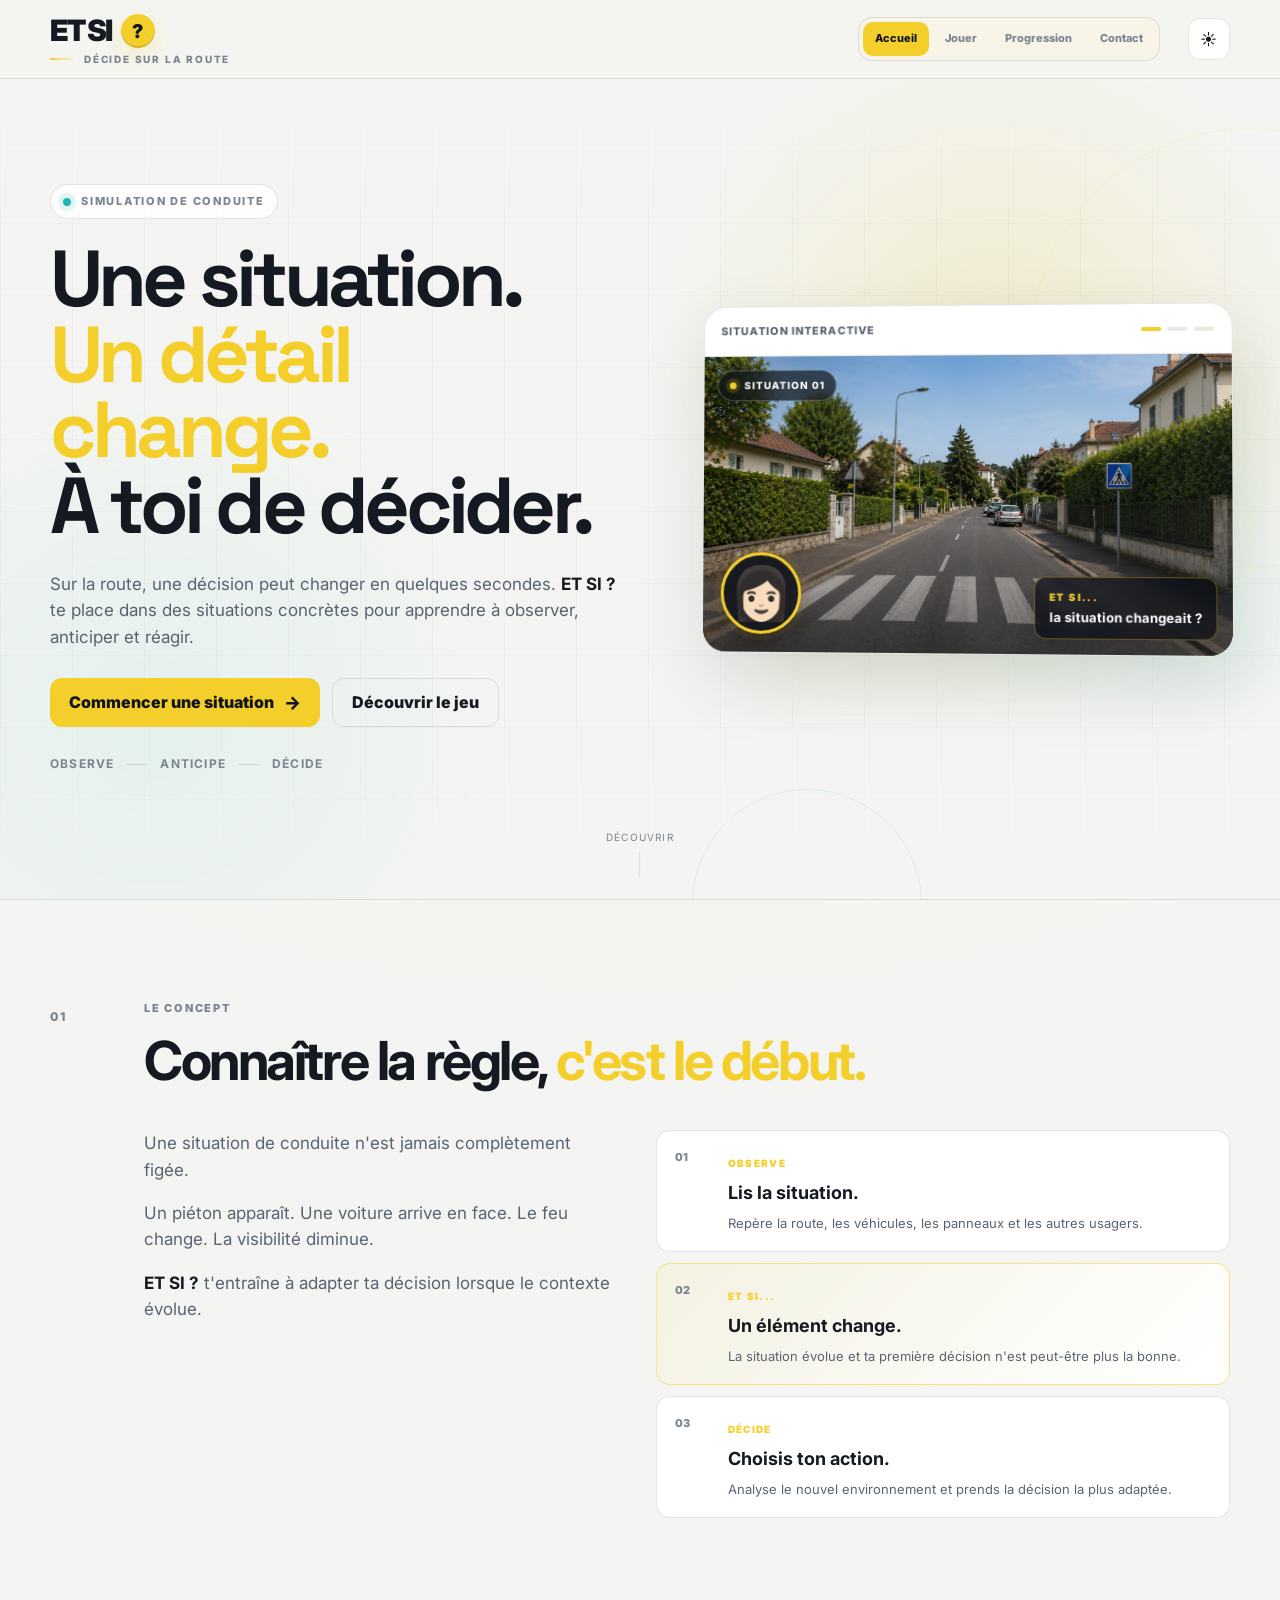
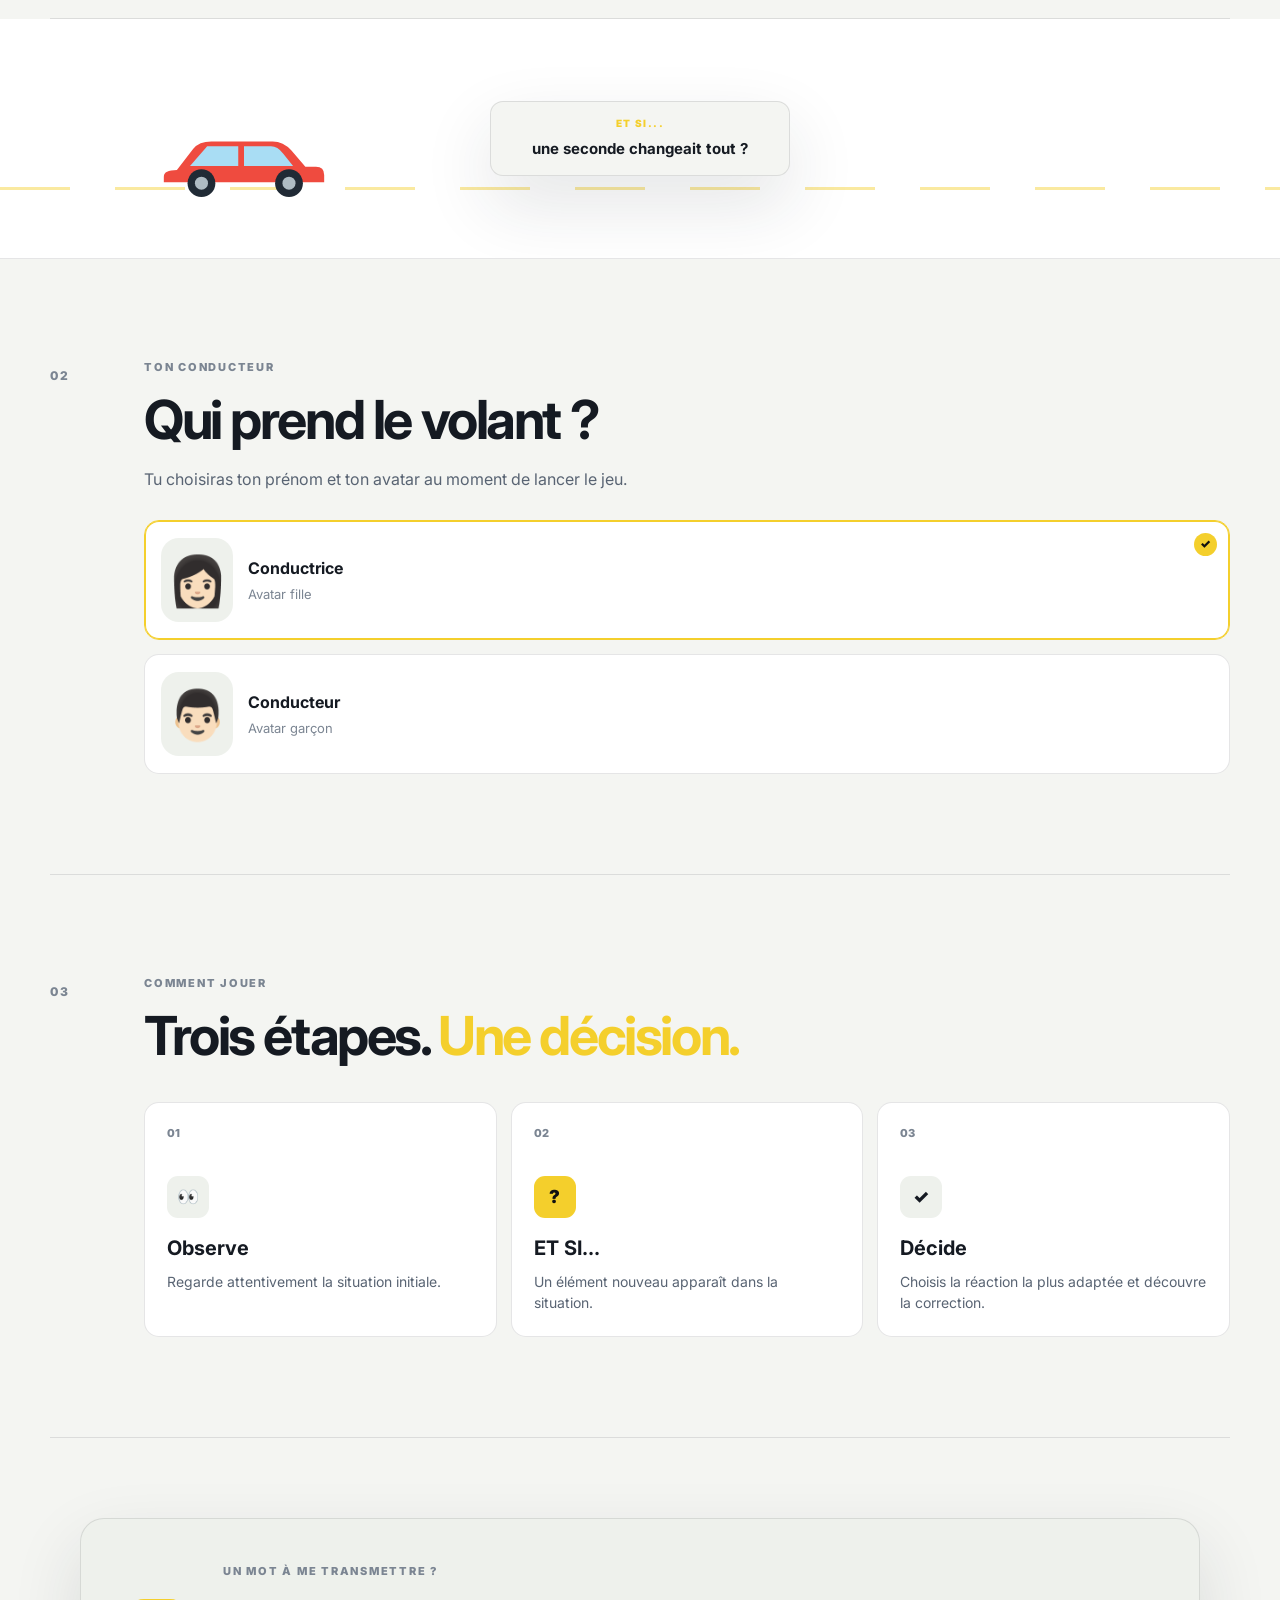
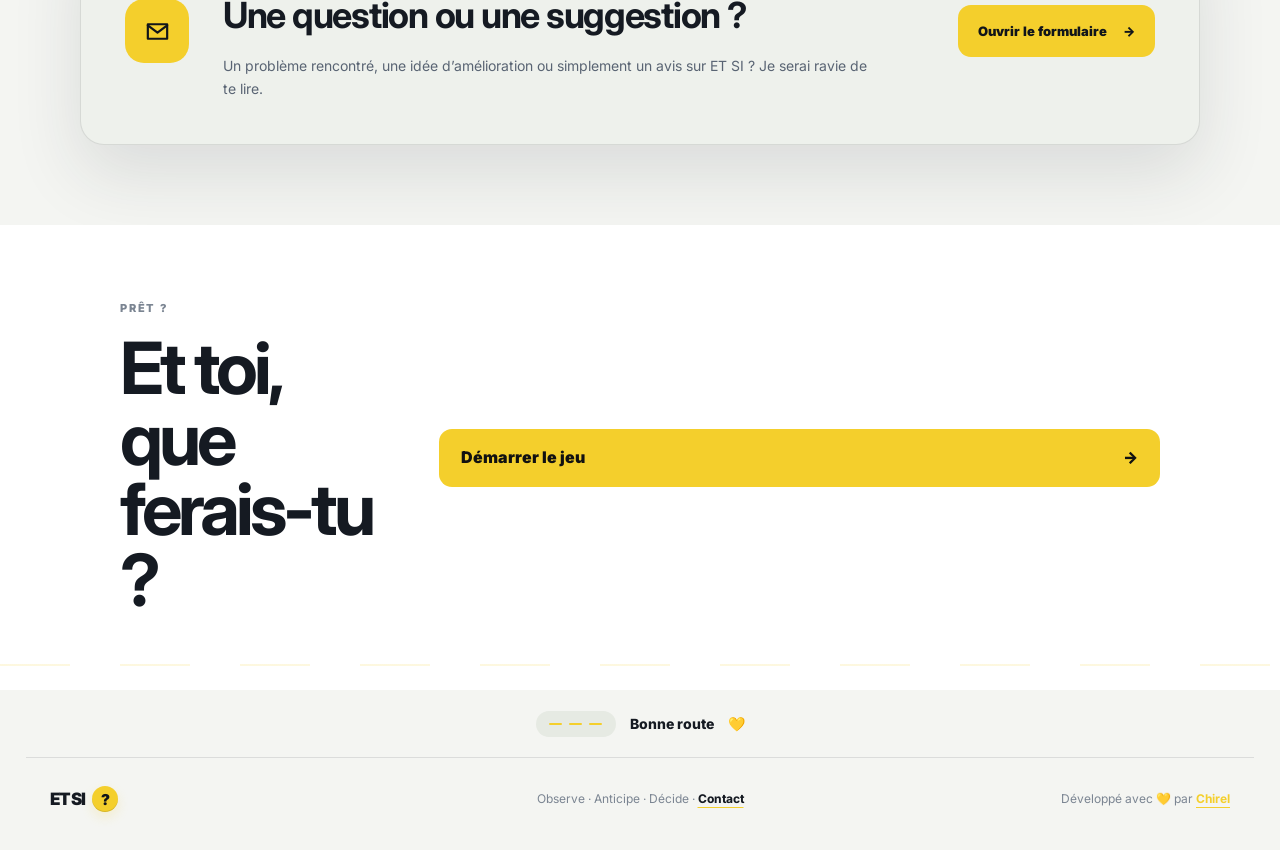
==== index.html @ 4ff04727 "Aligne précisément la taille des logos" ====
<!DOCTYPE html>
<html lang="fr" data-theme="dark">

<head>

  <meta charset="UTF-8">

  <meta
    name="viewport"
    content="width=device-width, initial-scale=1.0"
  >

  <meta
    name="description"
    content="ET SI ? — Un jeu pédagogique pour apprendre à observer, anticiper et décider sur la route."
  >

  <title>ET SI ? — Décide sur la route</title>


  <script>
    (function () {

      try {

        const savedTheme =
          localStorage.getItem("etsi-theme");

        const systemLight =
          window.matchMedia &&
          window.matchMedia(
            "(prefers-color-scheme: light)"
          ).matches;

        const theme =
          savedTheme === "light" ||
          savedTheme === "dark"
            ? savedTheme
            : (
                systemLight
                  ? "light"
                  : "dark"
              );

        document.documentElement.setAttribute(
          "data-theme",
          theme
        );

      }

      catch (error) {

        document.documentElement.setAttribute(
          "data-theme",
          "dark"
        );

      }

    })();
  </script>


  <link rel="preconnect" href="https://fonts.googleapis.com">

  <link
    rel="preconnect"
    href="https://fonts.gstatic.com"
    crossorigin
  >

  <link
    href="https://fonts.googleapis.com/css2?family=Inter:wght@400;500;600;700;800;900&family=Space+Grotesk:wght@500;600;700&display=swap"
    rel="stylesheet"
  >

<!-- =====================================================
       FAVICON
====================================================== -->


    <link rel="icon" type="image/png" sizes="16x16"  href="/favicons/favicon-16x16.png">
    <meta name="msapplication-TileColor" content="#ffffff">
    <meta name="theme-color" content="#ffffff">


<!-- =====================================================
       CSS
====================================================== -->

  <style>

    html,
    body,
    button,
    input,
    textarea,
    select {

      font-family:
        "Inter",
        Arial,
        sans-serif;

    }

  </style>


  <link
    rel="stylesheet"
    href="landing.css"
  >
  <link rel="stylesheet" href="shared-ui.css?v=4">


  <script
    src="landing.js"
    defer
  ></script>

</head>


<body>


  <!-- =====================================================
       HEADER
  ====================================================== -->

  <header class="site-header">

    <div class="header-inner">


      <!-- LOGO -->

      
        <a
      href="index.html"
      class="brand"
      aria-label="Accueil ET SI ?"
    >
      <div class="brand-logo">
        <div class="brand-main">
          <span class="brand-title">ET SI</span>
          <span class="brand-badge" aria-hidden="true">?</span>
        </div>

        <span class="brand-tagline">
          Décide sur la route
        </span>
      </div>
    </a>



      <!-- NAVIGATION -->

      <nav class="main-nav" aria-label="Navigation principale">

        <a class="is-active" href="index.html" aria-current="page">
          <svg class="main-nav-icon" viewBox="0 0 24 24" aria-hidden="true">
            <path d="M3 11.5 12 4l9 7.5"></path>
            <path d="M5.5 10.5V20h13v-9.5"></path>
            <path d="M9.5 20v-5.5h5V20"></path>
          </svg>
          <span class="main-nav-label">Accueil</span>
        </a>

        <a href="series.html">
          <svg class="main-nav-icon" viewBox="0 0 24 24" aria-hidden="true">
            <circle cx="12" cy="12" r="9"></circle>
            <path class="nav-icon-fill" d="m10 8 6 4-6 4Z"></path>
          </svg>
          <span class="main-nav-label">Jouer</span>
        </a>

        <a href="progression.html">
          <svg class="main-nav-icon" viewBox="0 0 24 24" aria-hidden="true">
            <path d="M4 20V10h4v10"></path>
            <path d="M10 20V4h4v16"></path>
            <path d="M16 20v-7h4v7"></path>
            <path d="M3 20h18"></path>
          </svg>
          <span class="main-nav-label">Progression</span>
        </a>

        <a href="contact.html">
          <svg class="main-nav-icon" viewBox="0 0 24 24" aria-hidden="true">
            <path d="M4 6h16v12H4z"></path>
            <path d="m4 7 8 6 8-6"></path>
          </svg>
          <span class="main-nav-label">Contact</span>
        </a>

      </nav>



      <!-- ACTIONS -->

      <div class="header-actions">

        <button
          id="theme-toggle"
          class="theme-toggle"
          type="button"
          aria-label="Changer le thème"
          title="Changer le thème"
        >

          <span class="theme-sun">
            ☀
          </span>

          <span class="theme-moon">
            ☾
          </span>

        </button>
      </div>

    </div>

  </header>



  <!-- =====================================================
       MAIN
  ====================================================== -->

  <main>


    <!-- ===================================================
         HERO
    ==================================================== -->

    <section class="hero">

      <div class="hero-ambient hero-ambient-one" aria-hidden="true"></div>
      <div class="hero-ambient hero-ambient-two" aria-hidden="true"></div>

      <div class="hero-inner">


        <!-- TEXTE -->

        <div class="hero-copy">


          <div class="hero-kicker">

            <span class="live-dot"></span>

            Simulation de conduite

          </div>


          <h1>

            Une situation.

            <span>
              Un détail change.
            </span>

            À toi de décider.

          </h1>


          <p class="hero-description">

            Sur la route, une décision peut changer en quelques secondes.

            <strong>ET SI ?</strong>
            te place dans des situations concrètes pour apprendre à observer,
            anticiper et réagir.

          </p>


          <div class="hero-actions">

            <button
              class="primary-button js-play"
              type="button"
            >

              <span>
                Commencer une situation
              </span>

              <span class="button-arrow">
                →
              </span>

            </button>


            <a
              href="#concept"
              class="ghost-button"
            >
              Découvrir le jeu
            </a>

          </div>


          <div class="hero-principles">

            <span>
              Observe
            </span>

            <i></i>

            <span>
              Anticipe
            </span>

            <i></i>

            <span>
              Décide
            </span>

          </div>

        </div>



        <!-- APERÇU -->

        <div class="hero-stage">

          <div class="game-preview">


            <div class="preview-top">

              <span>
                Situation interactive
              </span>


              <div class="preview-progress">

                <i class="active"></i>
                <i></i>
                <i></i>

              </div>

            </div>



            <div class="preview-scene">

              <div class="preview-scene-badge">
                <span></span>
                Situation 01
              </div>

              <!-- VRAIE IMAGE -->

              <img
                class="preview-situation-image"
                src="assets/scenes/situation_01_initial.png"
                alt="Situation 1 du Code de la route"
              >



              <!-- AVATAR -->

              <div
                class="preview-driver"
                aria-hidden="true"
              >

                <div
                  class="preview-avatar emoji-avatar"
                  id="preview-avatar-girl"
                >
                  👩🏻
                </div>


                <div
                  class="preview-avatar emoji-avatar"
                  id="preview-avatar-boy"
                >
                  👨🏻
                </div>

              </div>



              <!-- ET SI -->

              <div class="what-if-card">

                <span>
                  ET SI...
                </span>

                <strong>
                  la situation changeait ?
                </strong>

              </div>


            </div>

          </div>

        </div>

      </div>



      <a
        href="#concept"
        class="scroll-indicator"
      >

        <span>
          Découvrir
        </span>

        <i></i>

      </a>

    </section>



    <!-- ===================================================
         CONCEPT
    ==================================================== -->

    <section
      class="section"
      id="concept"
    >

      <div class="section-number">
        01
      </div>


      <div class="section-content">

        <p class="section-label">
          Le concept
        </p>


        <h2>

          Connaître la règle,

          <span>
            c'est le début.
          </span>

        </h2>



        <div class="concept-grid">


          <div class="concept-copy">

            <p>
              Une situation de conduite n'est jamais complètement figée.
            </p>

            <p>
              Un piéton apparaît.
              Une voiture arrive en face.
              Le feu change.
              La visibilité diminue.
            </p>

            <p>
              <strong>ET SI ?</strong>
              t'entraîne à adapter ta décision lorsque le contexte évolue.
            </p>

          </div>



          <div class="concept-flow">


            <article class="flow-item">

              <div class="flow-index">
                01
              </div>

              <div>

                <span>
                  Observe
                </span>

                <h3>
                  Lis la situation.
                </h3>

                <p>
                  Repère la route, les véhicules,
                  les panneaux et les autres usagers.
                </p>

              </div>

            </article>



            <article class="flow-item featured">

              <div class="flow-index">
                02
              </div>

              <div>

                <span>
                  ET SI...
                </span>

                <h3>
                  Un élément change.
                </h3>

                <p>
                  La situation évolue et ta première décision
                  n'est peut-être plus la bonne.
                </p>

              </div>

            </article>



            <article class="flow-item">

              <div class="flow-index">
                03
              </div>

              <div>

                <span>
                  Décide
                </span>

                <h3>
                  Choisis ton action.
                </h3>

                <p>
                  Analyse le nouvel environnement
                  et prends la décision la plus adaptée.
                </p>

              </div>

            </article>


          </div>

        </div>

      </div>

    </section>



    <!-- ===================================================
         TRANSITION ROUTE
    ==================================================== -->

    <section class="road-break">

      <div class="road-break-line"></div>


      <div class="road-break-car">

        <svg
          viewBox="0 0 220 100"
          aria-hidden="true"
        >

          <path
            d="
              M28 60
              L48 34
              Q55 25 70 25
              H145
              Q158 25 168 36
              L185 56
              H198
              Q208 56 208 66
              V75
              H12
              V68
              Q12 60 28 60
              Z
            "
            fill="#ef4b3f"
          />


          <path
            d="
              M65 31
              H103
              V55
              H44
              Z
            "
            fill="#a9ddf4"
          />


          <path
            d="
              M110 31
              H143
              Q151 31 158 40
              L170 55
              H110
              Z
            "
            fill="#a9ddf4"
          />


          <circle
            cx="58"
            cy="76"
            r="17"
            fill="#202a35"
          />

          <circle
            cx="58"
            cy="76"
            r="8"
            fill="#aebbc3"
          />


          <circle
            cx="165"
            cy="76"
            r="17"
            fill="#202a35"
          />

          <circle
            cx="165"
            cy="76"
            r="8"
            fill="#aebbc3"
          />

        </svg>

      </div>


      <div class="road-message">

        <small>
          ET SI...
        </small>

        <strong>
          une seconde changeait tout ?
        </strong>

      </div>

    </section>



    <!-- ===================================================
         CONDUCTEUR
    ==================================================== -->

    <section
      class="section"
      id="conducteur"
    >

      <div class="section-number">
        02
      </div>


      <div class="section-content">

        <p class="section-label">
          Ton conducteur
        </p>


        <h2>
          Qui prend le volant ?
        </h2>


        <p class="driver-intro">

          Tu choisiras ton prénom et ton avatar
          au moment de lancer le jeu.

        </p>



        <div class="avatar-selector">


          <!-- CONDUCTRICE -->

          <button
            class="avatar-option selected"
            data-avatar="girl"
            type="button"
            aria-pressed="true"
          >

            <div class="avatar-option-preview emoji-choice">
              👩🏻
            </div>


            <div class="avatar-option-info">

              <strong>
                Conductrice
              </strong>

              <span>
                Avatar fille
              </span>

            </div>


            <span class="avatar-check">
              ✓
            </span>

          </button>



          <!-- CONDUCTEUR -->

          <button
            class="avatar-option"
            data-avatar="boy"
            type="button"
            aria-pressed="false"
          >

            <div class="avatar-option-preview emoji-choice">
              👨🏻
            </div>


            <div class="avatar-option-info">

              <strong>
                Conducteur
              </strong>

              <span>
                Avatar garçon
              </span>

            </div>


            <span class="avatar-check">
              ✓
            </span>

          </button>


        </div>

      </div>
    </section>

    
    <!-- ===================================================
         COMMENT JOUER
    ==================================================== -->

    <section
      class="section"
      id="comment-jouer"
    >

      <div class="section-number">
        03
      </div>


      <div class="section-content">

        <p class="section-label">
          Comment jouer
        </p>


        <h2>

          Trois étapes.

          <span>
            Une décision.
          </span>

        </h2>


        <div class="how-grid">


          <article class="how-card">

            <div class="how-index">
              01
            </div>

            <div class="how-symbol">
              👀
            </div>

            <h3>
              Observe
            </h3>

            <p>
              Regarde attentivement la situation initiale.
            </p>

          </article>



          <article class="how-card">

            <div class="how-index">
              02
            </div>

            <div class="how-symbol yellow">
              ?
            </div>

            <h3>
              ET SI...
            </h3>

            <p>
              Un élément nouveau apparaît dans la situation.
            </p>

          </article>



          <article class="how-card">

            <div class="how-index">
              03
            </div>

            <div class="how-symbol">
              ✓
            </div>

            <h3>
              Décide
            </h3>

            <p>
              Choisis la réaction la plus adaptée et découvre la correction.
            </p>

          </article>


        </div>

      </div>

    </section>



    <!-- ===================================================
         CONTACT
    ==================================================== -->

    <section class="home-contact" aria-labelledby="home-contact-title">
      <div class="home-contact-icon" aria-hidden="true">
        <svg viewBox="0 0 24 24">
          <path d="M4 6h16v12H4z"></path>
          <path d="m4 7 8 6 8-6"></path>
        </svg>
      </div>

      <div class="home-contact-copy">
        <p class="section-label">UN MOT À ME TRANSMETTRE ?</p>
        <h2 id="home-contact-title">Une question ou une suggestion ?</h2>
        <p>
          Un problème rencontré, une idée d’amélioration ou simplement un avis
          sur ET SI ? Je serai ravie de te lire.
        </p>
      </div>

      <a class="home-contact-link" href="contact.html">
        <span>Ouvrir le formulaire</span>
        <span aria-hidden="true">→</span>
      </a>
    </section>


    <!-- ===================================================
         CTA FINAL
    ==================================================== -->

    <section class="final-section">

      <div class="final-content">


        <div>

          <p class="section-label">
            Prêt ?
          </p>

          <h2>

            Et toi,

            <br>

            que ferais-tu ?

          </h2>

        </div>



        <button
          class="final-play js-play"
          type="button"
        >

          <span>
            Démarrer le jeu
          </span>

          <span>
            →
          </span>

        </button>


      </div>


      <div class="final-road"></div>

    </section>


  </main>


  <!-- =====================================================
       BONNE ROUTE
  ====================================================== -->

  <div class="footer-road-message">
    <span class="footer-road-line" aria-hidden="true">
      <span></span>
      <span></span>
      <span></span>
    </span>

    <strong>Bonne route</strong>
    <span aria-hidden="true">💛</span>
  </div>



  <!-- =====================================================
       FOOTER
  ====================================================== -->

  <footer class="site-footer">



    <div class="footer-brand">
      <div class="footer-logo-main" aria-label="ET SI ?">
        <span class="footer-logo-text">ET SI</span>
        <span class="footer-logo-badge">?</span>
      </div>
    </div>

    <p>
      Observe · Anticipe · Décide ·
      <a class="footer-contact-link" href="contact.html">Contact</a>
    </p>


    <p class="footer-credit">
      Développé avec 💛 par

      <a
        href="https://chirelhalioua.fr/"
        target="_blank"
        rel="noopener noreferrer"
      >
        Chirel
      </a>
    </p>

  </footer>



  <!-- =====================================================
       MODALE PROFIL
  ====================================================== -->

  <div
    class="profile-modal"
    id="profile-modal"
    aria-hidden="true"
  >

    <div class="profile-backdrop"></div>


    <div
      class="profile-panel"
      role="dialog"
      aria-modal="true"
      aria-labelledby="profile-title"
    >


      <button
        class="profile-close"
        id="profile-close"
        type="button"
        aria-label="Fermer"
      >
        ×
      </button>


      <div class="profile-step">
        Connexion rapide
      </div>


      <h2 id="profile-title">
        Qui prend le volant ?
      </h2>


      <p class="profile-intro">

        Entre ton prénom et choisis l'avatar
        qui te représentera pendant les situations.

      </p>



      <!-- PRÉNOM -->

      <label
        class="profile-label"
        for="player-name"
      >
        Ton prénom
      </label>


      <input
        id="player-name"
        class="profile-input"
        type="text"
        placeholder="Ex. Léa"
        maxlength="20"
        autocomplete="given-name"
      >



      <!-- AVATARS -->

      <div class="profile-avatar-title">
        Choisis ton avatar
      </div>


      <div class="profile-avatars">


        <!-- CONDUCTRICE -->

        <button
          class="profile-avatar selected"
          type="button"
          data-profile-avatar="girl"
          aria-pressed="true"
        >

          <div class="profile-avatar-circle emoji-choice">
            👩🏻
          </div>


          <strong>
            Conductrice
          </strong>


          <span class="profile-check">
            ✓
          </span>

        </button>



        <!-- CONDUCTEUR -->

        <button
          class="profile-avatar"
          type="button"
          data-profile-avatar="boy"
          aria-pressed="false"
        >

          <div class="profile-avatar-circle emoji-choice">
            👨🏻
          </div>


          <strong>
            Conducteur
          </strong>


          <span class="profile-check">
            ✓
          </span>

        </button>


      </div>



      <p
        class="profile-error"
        id="profile-error"
      ></p>



      <button
        id="profile-start"
        class="profile-start"
        type="button"
      >

        <span>
          Prendre le volant
        </span>

        <span>
          →
        </span>

      </button>


    </div>

  </div>


  <script src="back-to-top.js"></script>
</body>

</html>
---- landing.css ----
/* =========================================================
   ET SI ? — LANDING.CSS
========================================================= */

:root {
  --bg: #0b0f16;
  --surface: #121823;
  --surface-2: #181f2c;
  --surface-3: #202938;

  --line: rgba(255, 255, 255, 0.10);

  --text: #f5f7fb;
  --text-soft: #b7c0cf;
  --text-muted: #7e8999;

  --yellow: #f4cf2c;
  --yellow-light: #ffe35b;

  --teal: #20b9b1;

  --shadow:
    0 28px 90px
    rgba(0, 0, 0, 0.34);
}


/* =========================================================
   MODE CLAIR
========================================================= */

html[data-theme="light"] {
  --bg: #f4f5f2;
  --surface: #ffffff;
  --surface-2: #eef1ec;
  --surface-3: #e6eae3;

  --line: rgba(18, 25, 34, 0.11);

  --text: #151a22;
  --text-soft: #596473;
  --text-muted: #7b8592;

  --shadow:
    0 28px 70px
    rgba(30, 38, 47, 0.12);
}


/* =========================================================
   BASE
========================================================= */

* {
  box-sizing: border-box;
}


html {
  scroll-behavior: smooth;
}


body {
  margin: 0;

  background:
    var(--bg);

  color:
    var(--text);

  font-family:
    "Inter",
    Arial,
    sans-serif;

  line-height: 1.55;
}


body.modal-open {
  overflow: hidden;
}


a {
  color: inherit;
  text-decoration: none;
}


button,
input {
  font: inherit;
}


button {
  border: 0;
}


/* =========================================================
   HEADER
========================================================= */

.site-header {
  position: sticky;
  top: 0;

  z-index: 50;

  background:
    color-mix(
      in srgb,
      var(--bg) 88%,
      transparent
    );

  backdrop-filter:
    blur(16px);

  border-bottom:
    1px solid
    var(--line);
}


.header-inner {
  width:
    min(
      1180px,
      calc(100% - 40px)
    );

  min-height: 78px;

  margin:
    0 auto;

  display: flex;

  align-items: center;

  gap: 28px;
}


/* =========================================================
   LOGO
========================================================= */

/* =========================================================
   LOGO
========================================================= */

.brand {
  display: flex;
  align-items: center;
  margin-right: auto;
  transition: transform 0.25s ease;
}

.brand:hover {
  transform: translateY(-1px);
}

.brand-logo {
  display: flex;
  flex-direction: column;
  gap: 6px;
}

.brand-main {
  display: inline-flex;
  align-items: center;
  gap: 10px;
}

.brand-title {
  font-size: clamp(24px, 2.3vw, 30px);
  font-weight: 950;
  letter-spacing: -0.07em;
  line-height: 1;
  color: var(--text);
  transition: color 0.25s ease;
}

.brand-badge {
  width: 34px;
  height: 34px;
  display: inline-grid;
  place-items: center;
  border-radius: 999px;
  background: var(--yellow);
  color: #11151a;
  font-size: 19px;
  font-weight: 950;
  line-height: 1;
  box-shadow:
    0 10px 24px rgba(244, 207, 44, 0.22),
    inset 0 -2px 0 rgba(0, 0, 0, 0.12);
  transition:
    transform 0.25s ease,
    box-shadow 0.25s ease;
}

.brand-tagline {
  position: relative;
  display: inline-block;
  padding-left: 34px;
  color: var(--text-muted);
  font-size: 10px;
  font-weight: 800;
  letter-spacing: 0.18em;
  text-transform: uppercase;
  line-height: 1;
}

.brand-tagline::before {
  content: "";
  position: absolute;
  left: 0;
  top: 50%;
  width: 24px;
  height: 2px;
  border-radius: 999px;
  transform: translateY(-50%);
  background: linear-gradient(
    90deg,
    var(--yellow),
    rgba(244, 207, 44, 0.1)
  );
}

.brand:hover .brand-title {
  color: var(--yellow);
}

.brand:hover .brand-badge {
  transform: rotate(-8deg) scale(1.05);
  box-shadow:
    0 14px 30px rgba(244, 207, 44, 0.28),
    inset 0 -2px 0 rgba(0, 0, 0, 0.12);
}

/* =========================================================
   NAVIGATION
========================================================= */

.main-nav {
  display: flex;
  align-items: center;
  gap: 4px;
  margin-left: auto;
  padding: 4px;
  border: 1px solid var(--line);
  border-radius: 14px;
  background: var(--surface);
}


.main-nav a {
  min-height: 34px;
  padding: 0 12px;
  display: inline-flex;
  align-items: center;
  justify-content: center;
  gap: 6px;
  border-radius: 10px;
  color: var(--text-muted);
  font-size: 11px;
  font-weight: 800;
  transition: background 0.16s ease, color 0.16s ease;
}


.main-nav a:hover {
  color: var(--text);
  background: var(--surface-2);
}

.main-nav a.is-active {
  color: #11151a;
  background: var(--yellow);
}

.main-nav-icon {
  display: none;
  width: 17px;
  height: 17px;
  fill: none;
  stroke: currentColor;
  stroke-width: 1.8;
  stroke-linecap: round;
  stroke-linejoin: round;
}

.main-nav-icon .nav-icon-fill,
.main-nav .nav-icon-fill {
  fill: currentColor;
  stroke: none;
}


/* =========================================================
   CONTACT ACCUEIL
========================================================= */

.home-contact {
  width: min(1120px, calc(100% - 40px));
  margin: 80px auto;
  padding: clamp(26px, 5vw, 44px);
  display: grid;
  grid-template-columns: auto minmax(0, 1fr) auto;
  align-items: center;
  gap: clamp(20px, 4vw, 34px);
  border: 1px solid var(--line);
  border-radius: 24px;
  background: var(--surface-2);
  box-shadow: var(--shadow);
}

.home-contact-icon {
  width: 64px;
  height: 64px;
  display: grid;
  place-items: center;
  border-radius: 19px;
  background: var(--yellow);
  color: #11151a;
}

.home-contact-icon svg {
  width: 29px;
  height: 29px;
  fill: none;
  stroke: currentColor;
  stroke-width: 1.8;
  stroke-linecap: round;
  stroke-linejoin: round;
}

.home-contact-copy .section-label {
  margin: 0 0 8px;
}

.home-contact-copy h2 {
  margin: 0 0 10px;
  color: var(--text);
  font-size: clamp(25px, 4vw, 36px);
  letter-spacing: -0.035em;
}

.home-contact-copy > p:last-child {
  max-width: 650px;
  margin: 0;
  color: var(--text-soft);
  font-size: 14px;
  line-height: 1.65;
}

.home-contact-link {
  min-height: 52px;
  padding: 0 20px;
  display: inline-flex;
  align-items: center;
  justify-content: center;
  gap: 16px;
  border-radius: 13px;
  background: var(--yellow);
  color: #11151a;
  font-size: 13px;
  font-weight: 900;
  white-space: nowrap;
  transition: transform 0.2s ease;
}

.home-contact-link:hover {
  transform: translateY(-2px);
}


/* =========================================================
   ACTIONS HEADER
========================================================= */

.header-actions {
  display: flex;

  align-items: center;

  gap: 10px;
}

.header-contact {
  width: 42px;
  height: 42px;
  display: none;
  align-items: center;
  justify-content: center;
  border: 1px solid var(--line);
  border-radius: 12px;
  background: var(--surface);
  color: var(--text-soft);
  transition: color 0.2s ease, background 0.2s ease;
}

.header-contact:hover {
  color: var(--text);
  background: var(--surface-2);
}

.header-contact svg {
  width: 18px;
  height: 18px;
  fill: none;
  stroke: currentColor;
  stroke-width: 1.8;
  stroke-linecap: round;
  stroke-linejoin: round;
}


.theme-toggle,
.header-play {
  min-height:
    43px;

  border-radius:
    11px;

  cursor:
    pointer;

  transition:
    transform 0.2s ease;
}


.theme-toggle:hover,
.header-play:hover {
  transform:
    translateY(-2px);
}


.theme-toggle {
  width: 42px;
  min-height: 42px;
  border-radius: 12px;

  border:
    1px solid
    var(--line);

  background:
    var(--surface);

  color:
    var(--text);
}


html[data-theme="dark"] .theme-sun {
  display: none;
}


html[data-theme="light"] .theme-moon {
  display: none;
}


.header-play {
  padding:
    0 17px;

  display:
    inline-flex;

  align-items:
    center;

  gap:
    8px;

  background:
    var(--yellow);

  color:
    #11151a;

  font-size:
    13px;

  font-weight:
    900;
}


/* =========================================================
   HERO
========================================================= */

.hero {
  position:
    relative;

  min-height:
    calc(100vh - 79px);

  display:
    flex;

  align-items:
    center;

  border-bottom:
    1px solid
    var(--line);
}


.hero-inner {
  width:
    min(
      1180px,
      calc(100% - 40px)
    );

  margin:
    0 auto;

  padding:
    70px 0 90px;

  display:
    grid;

  grid-template-columns:
    minmax(0, 1fr)
    minmax(430px, 0.92fr);

  gap:
    72px;

  align-items:
    center;
}


/* =========================================================
   HERO TEXTE
========================================================= */

.hero-kicker {
  width:
    fit-content;

  margin-bottom:
    22px;

  display:
    flex;

  align-items:
    center;

  gap:
    10px;

  color:
    var(--text-muted);

  font-size:
    11px;

  font-weight:
    800;

  letter-spacing:
    0.16em;

  text-transform:
    uppercase;
}


.live-dot {
  width:
    8px;

  height:
    8px;

  border-radius:
    50%;

  background:
    var(--teal);

  box-shadow:
    0 0 0 5px
    rgba(32, 185, 177, 0.12);
}


.hero h1 {
  margin:
    0;

  max-width:
    680px;

  font-size:
    clamp(
      52px,
      6.2vw,
      88px
    );

  line-height:
    0.95;

  letter-spacing:
    -0.06em;
}


.hero h1 span {
  display:
    block;

  color:
    var(--yellow);
}


.hero-description {
  max-width:
    620px;

  margin:
    28px 0;

  color:
    var(--text-soft);

  font-size:
    17px;
}


.hero-description strong {
  color:
    var(--text);
}


/* =========================================================
   HERO BOUTONS
========================================================= */

.hero-actions {
  display:
    flex;

  align-items:
    center;

  gap:
    12px;
}


.primary-button,
.ghost-button {
  min-height:
    49px;

  padding:
    0 19px;

  border-radius:
    12px;

  display:
    inline-flex;

  align-items:
    center;

  justify-content:
    center;

  gap:
    10px;

  cursor:
    pointer;

  font-weight:
    850;

  transition:
    transform 0.2s ease;
}


.primary-button:hover,
.ghost-button:hover {
  transform:
    translateY(-2px);
}


.primary-button {
  background:
    var(--yellow);

  color:
    #11151a;
}


.ghost-button {
  border:
    1px solid
    var(--line);

  background:
    transparent;

  color:
    var(--text);
}


.button-arrow {
  font-size:
    18px;
}


/* =========================================================
   OBSERVE / ANTICIPE / DÉCIDE
========================================================= */

.hero-principles {
  margin-top:
    28px;

  display:
    flex;

  align-items:
    center;

  gap:
    12px;

  color:
    var(--text-muted);

  font-size:
    12px;

  font-weight:
    700;

  text-transform:
    uppercase;

  letter-spacing:
    0.10em;
}


.hero-principles i {
  width:
    22px;

  height:
    1px;

  background:
    var(--line);
}


/* =========================================================
   APERÇU DU JEU
========================================================= */

.hero-stage {
  position:
    relative;

  perspective:
    1000px;
}


.game-preview {
  overflow:
    hidden;

  border:
    1px solid
    var(--line);

  border-radius:
    19px;

  background:
    var(--surface);

  box-shadow:
    var(--shadow);

  transform:
    rotateY(-2deg)
    rotateX(1deg);
}


.preview-top {
  min-height:
    50px;

  padding:
    0 17px;

  display:
    flex;

  align-items:
    center;

  justify-content:
    space-between;

  border-bottom:
    1px solid
    var(--line);

  color:
    var(--text-soft);

  font-size:
    11px;

  font-weight:
    800;

  letter-spacing:
    0.10em;

  text-transform:
    uppercase;
}


.preview-progress {
  display:
    flex;

  gap:
    6px;
}


.preview-progress i {
  width:
    20px;

  height:
    4px;

  border-radius:
    99px;

  background:
    var(--surface-3);
}


.preview-progress i.active {
  background:
    var(--yellow);
}


/* =========================================================
   SCÈNE
========================================================= */

.preview-scene {
  position:
    relative;

  aspect-ratio:
    16 / 9;

  overflow:
    hidden;

  background:
    #222a34;
}


/* =========================================================
   VRAIE IMAGE DE SITUATION
========================================================= */

.preview-situation-image {
  position:
    absolute;

  inset:
    0;

  width:
    100%;

  height:
    100%;

  display:
    block;

  object-fit:
    cover;

  object-position:
    center;

  z-index:
    1;
}


/* =========================================================
   AVATAR SUR LA SITUATION
========================================================= */

.preview-driver {
  position:
    absolute;

  left:
    18px;

  bottom:
    18px;

  z-index:
    10;
}


.preview-avatar.emoji-avatar {
  width:
    82px;

  height:
    82px;

  display:
    grid;

  place-items:
    center;

  border:
    3px solid
    var(--yellow);

  border-radius:
    50%;

  background:
    rgba(
      15,
      19,
      27,
      0.88
    );

  backdrop-filter:
    blur(8px);

  font-size:
    52px;

  line-height:
    1;

  user-select:
    none;

  box-shadow:
    0 10px 25px
    rgba(0, 0, 0, 0.30);
}


#preview-avatar-boy {
  display:
    none;
}


/* =========================================================
   CARTE ET SI
========================================================= */

.what-if-card {
  position:
    absolute;

  right:
    15px;

  bottom:
    15px;

  z-index:
    12;

  max-width:
    210px;

  padding:
    12px 14px;

  border:
    1px solid
    rgba(
      255,
      255,
      255,
      0.18
    );

  border-radius:
    12px;

  background:
    rgba(
      10,
      14,
      20,
      0.76
    );

  color:
    #ffffff;

  backdrop-filter:
    blur(9px);
}


.what-if-card span {
  display:
    block;

  color:
    var(--yellow);

  font-size:
    10px;

  font-weight:
    950;

  letter-spacing:
    0.14em;
}


.what-if-card strong {
  display:
    block;

  margin-top:
    4px;

  font-size:
    13px;

  line-height:
    1.25;
}


/* =========================================================
   SCROLL INDICATOR
========================================================= */

.scroll-indicator {
  position:
    absolute;

  left:
    50%;

  bottom:
    22px;

  transform:
    translateX(-50%);

  display:
    flex;

  flex-direction:
    column;

  align-items:
    center;

  gap:
    7px;

  color:
    var(--text-muted);

  font-size:
    10px;

  letter-spacing:
    0.12em;

  text-transform:
    uppercase;
}


.scroll-indicator i {
  width:
    1px;

  height:
    25px;

  background:
    var(--line);
}


/* =========================================================
   SECTIONS
========================================================= */

.section {
  width:
    min(
      1180px,
      calc(100% - 40px)
    );

  margin:
    0 auto;

  padding:
    100px 0;

  display:
    grid;

  grid-template-columns:
    70px 1fr;

  gap:
    24px;

  border-bottom:
    1px solid
    var(--line);
}


.section-number {
  padding-top:
    8px;

  color:
    var(--text-muted);

  font-size:
    12px;

  font-weight:
    850;

  letter-spacing:
    0.15em;
}


.section-label {
  margin:
    0 0 16px;

  color:
    var(--text-muted);

  font-size:
    11px;

  font-weight:
    850;

  letter-spacing:
    0.16em;

  text-transform:
    uppercase;
}


.section-content h2 {
  margin:
    0;

  max-width:
    800px;

  font-size:
    clamp(
      34px,
      4.2vw,
      56px
    );

  line-height:
    1.03;

  letter-spacing:
    -0.045em;
}


.section-content h2 span {
  color:
    var(--yellow);
}


/* =========================================================
   CONCEPT
========================================================= */

.concept-grid {
  margin-top:
    42px;

  display:
    grid;

  grid-template-columns:
    0.9fr 1.1fr;

  gap:
    42px;
}


.concept-copy {
  color:
    var(--text-soft);

  font-size:
    17px;
}


.concept-copy p {
  max-width:
    540px;

  margin:
    0 0 17px;
}


.concept-copy strong {
  color:
    var(--text);
}


.concept-flow {
  display:
    grid;

  gap:
    11px;
}


.flow-item {
  padding:
    18px;

  display:
    grid;

  grid-template-columns:
    40px 1fr;

  gap:
    13px;

  border:
    1px solid
    var(--line);

  border-radius:
    14px;

  background:
    var(--surface);
}


.flow-item.featured {
  border-color:
    rgba(
      244,
      207,
      44,
      0.55
    );

  background:
    linear-gradient(
      135deg,
      rgba(
        244,
        207,
        44,
        0.08
      ),
      var(--surface)
    );
}


.flow-index {
  color:
    var(--text-muted);

  font-size:
    11px;

  font-weight:
    850;
}


.flow-item span {
  color:
    var(--yellow);

  font-size:
    10px;

  font-weight:
    900;

  letter-spacing:
    0.13em;

  text-transform:
    uppercase;
}


.flow-item h3 {
  margin:
    5px 0 6px;

  font-size:
    18px;
}


.flow-item p {
  margin:
    0;

  color:
    var(--text-soft);

  font-size:
    13px;
}


/* =========================================================
   TRANSITION ROUTE
========================================================= */

.road-break {
  position:
    relative;

  min-height:
    240px;

  overflow:
    hidden;

  display:
    flex;

  align-items:
    center;

  justify-content:
    center;

  background:
    var(--surface);

  border-bottom:
    1px solid
    var(--line);
}


.road-break-line {
  position:
    absolute;

  left:
    0;

  right:
    0;

  top:
    50%;

  height:
    3px;

  background:
    repeating-linear-gradient(
      90deg,
      var(--yellow)
      0 70px,
      transparent
      70px 115px
    );

  opacity:
    0.45;
}


.road-break-car {
  position:
    absolute;

  left:
    12%;

  bottom:
    55px;

  width:
    180px;
}


.road-break-car svg {
  width:
    100%;

  display:
    block;
}


.road-message {
  position:
    relative;

  z-index:
    2;

  padding:
    22px 30px;

  border:
    1px solid
    var(--line);

  border-radius:
    14px;

  background:
    var(--bg);

  text-align:
    center;

  box-shadow:
    var(--shadow);
}


.road-message small {
  display:
    block;

  margin-bottom:
    4px;

  color:
    var(--yellow);

  font-weight:
    900;

  letter-spacing:
    0.14em;
}


.road-message strong {
  font-size:
    20px;
}


/* =========================================================
   CONDUCTEUR
========================================================= */

.driver-intro {
  max-width:
    700px;

  margin:
    20px 0 28px;

  color:
    var(--text-soft);
}


.avatar-selector {
  display:
    grid;

  grid-template-columns:
    repeat(
      2,
      minmax(0, 280px)
    );

  gap:
    14px;
}


.avatar-option {
  position:
    relative;

  min-height:
    150px;

  padding:
    16px;

  display:
    flex;

  align-items:
    center;

  gap:
    15px;

  border:
    1px solid
    var(--line);

  border-radius:
    15px;

  background:
    var(--surface);

  color:
    var(--text);

  cursor:
    pointer;

  text-align:
    left;

  transition:
    border-color 0.2s ease,
    transform 0.2s ease;
}


.avatar-option:hover {
  transform:
    translateY(-2px);
}


.avatar-option.selected {
  border-color:
    var(--yellow);

  box-shadow:
    inset 0 0 0 1px
    var(--yellow);
}


.avatar-option-preview {
  width:
    88px;

  height:
    105px;

  flex:
    0 0 auto;
}


.avatar-option-preview.emoji-choice {
  display:
    grid;

  place-items:
    center;

  border-radius:
    18px;

  background:
    var(--surface-2);

  font-size:
    58px;

  line-height:
    1;

  user-select:
    none;
}


.avatar-option-info {
  display:
    flex;

  flex-direction:
    column;

  gap:
    4px;
}


.avatar-option-info strong {
  font-size:
    16px;
}


.avatar-option-info span {
  color:
    var(--text-muted);

  font-size:
    13px;
}


.avatar-check {
  position:
    absolute;

  top:
    12px;

  right:
    12px;

  width:
    23px;

  height:
    23px;

  border-radius:
    50%;

  display:
    grid;

  place-items:
    center;

  background:
    var(--yellow);

  color:
    #111;

  opacity:
    0;

  font-size:
    12px;

  font-weight:
    900;
}


.avatar-option.selected .avatar-check {
  opacity:
    1;
}


/* =========================================================
   COMMENT JOUER
========================================================= */

.how-grid {
  margin-top:
    38px;

  display:
    grid;

  grid-template-columns:
    repeat(3, 1fr);

  gap:
    14px;
}


.how-card {
  min-height:
    220px;

  padding:
    22px;

  border:
    1px solid
    var(--line);

  border-radius:
    15px;

  background:
    var(--surface);
}


.how-index {
  color:
    var(--text-muted);

  font-size:
    11px;

  font-weight:
    850;
}


.how-symbol {
  width:
    42px;

  height:
    42px;

  margin-top:
    34px;

  display:
    grid;

  place-items:
    center;

  border-radius:
    11px;

  background:
    var(--surface-2);

  font-size:
    18px;

  font-weight:
    900;
}


.how-symbol.yellow {
  background:
    var(--yellow);

  color:
    #111;
}


.how-card h3 {
  margin:
    15px 0 7px;

  font-size:
    20px;
}


.how-card p {
  margin:
    0;

  color:
    var(--text-soft);

  font-size:
    14px;
}


/* =========================================================
   SECTION FINALE
========================================================= */

.final-section {
  position:
    relative;

  overflow:
    hidden;

  padding:
    100px 20px;

  background:
    var(--surface);
}


.final-content {
  position:
    relative;

  z-index:
    2;

  width:
    min(
      1040px,
      100%
    );

  margin:
    0 auto;

  display:
    flex;

  align-items:
    center;

  justify-content:
    space-between;

  gap:
    30px;
}


.final-content h2 {
  margin:
    0;

  font-size:
    clamp(
      44px,
      6vw,
      72px
    );

  line-height:
    0.98;

  letter-spacing:
    -0.055em;
}


.final-play {
  min-width:
    210px;

  min-height:
    58px;

  padding:
    0 22px;

  display:
    flex;

  align-items:
    center;

  justify-content:
    space-between;

  gap:
    20px;

  border-radius:
    13px;

  background:
    var(--yellow);

  color:
    #111;

  cursor:
    pointer;

  font-weight:
    900;

  transition:
    transform 0.2s ease;
}


.final-play:hover {
  transform:
    translateY(-3px);
}


.final-road {
  position:
    absolute;

  left:
    0;

  right:
    0;

  bottom:
    24px;

  height:
    2px;

  background:
    repeating-linear-gradient(
      90deg,
      var(--yellow)
      0 70px,
      transparent
      70px 120px
    );

  opacity:
    0.15;
}


/* =========================================================
   FOOTER
========================================================= */

.footer-road-message {
  width: calc(100% - 52px);
  min-height: 68px;
  margin: 0 auto;
  display: flex;
  align-items: center;
  justify-content: center;
  gap: 14px;
  color: var(--text);
  border-bottom: 1px solid var(--line);
  font-size: 14px;
}

.footer-road-message strong {
  font-weight: 800;
}

.footer-road-line {
  min-width: 80px;
  height: 26px;
  padding: 0 12px;
  display: inline-flex;
  align-items: center;
  justify-content: center;
  gap: 7px;
  border-radius: 999px;
  background: var(--surface-3);
}

.footer-road-line span {
  width: 13px;
  height: 2px;
  display: block;
  border-radius: 999px;
  background: var(--yellow);
}

.site-footer {
  width: min(1180px, calc(100% - 40px));
  margin: 0 auto;
  padding: 28px 0 38px;
  position: relative;
  display: flex;
  flex-direction: column;
  align-items: center;
  justify-content: center;
  gap: 20px;
  text-align: center;
  color: var(--text-muted);
  font-size: 12px;
}

.footer-brand {
  display: flex;
  align-items: center;
  color: var(--text);
}

.site-footer > p:not(.footer-credit) {
  text-align: center;
}

.footer-logo-main {
  display: inline-flex;
  align-items: center;
  gap: 7px;
}

.footer-logo-text {
  color: var(--text);
  font-size: 17px;
  font-weight: 950;
  letter-spacing: -0.07em;
  line-height: 1;
}

.footer-logo-badge {
  width: 26px;
  height: 26px;
  display: inline-grid;
  place-items: center;
  border-radius: 50%;
  background: var(--yellow);
  color: #11151a;
  font-size: 15px;
  font-weight: 950;
  line-height: 1;
  box-shadow:
    0 5px 12px rgba(244, 207, 44, 0.18),
    inset 0 -1px 0 rgba(0, 0, 0, 0.12);
}

.site-footer p,
.footer-credit {
  margin: 0;
  text-align: center;
}

.footer-credit a {
  color: var(--yellow);
  font-weight: 700;
  text-decoration: underline;
  text-decoration-color: var(--yellow);
  text-underline-offset: 4px;
}

.site-footer .footer-contact-link {
  color: var(--text);
  font-weight: 750;
  text-decoration: underline;
  text-decoration-color: var(--yellow);
  text-underline-offset: 4px;
}

@media (min-width: 701px) {
  .site-footer {
    display: grid;
    grid-template-columns: minmax(0, 1fr) auto minmax(0, 1fr);
    align-items: center;
    text-align: initial;
  }

  .footer-brand {
    grid-column: 1;
    justify-self: start;
  }

  .site-footer > p:not(.footer-credit) {
    grid-column: 2;
    justify-self: center;
    white-space: nowrap;
    text-align: center;
  }

  .footer-credit {
    grid-column: 3;
    justify-self: end;
    white-space: nowrap;
    text-align: right;
  }
}

@media (max-width: 700px) {
  .home-contact {
    margin: 54px auto;
    grid-template-columns: 1fr;
    text-align: center;
  }

  .home-contact-icon {
    width: 56px;
    height: 56px;
    margin: 0 auto;
  }

  .home-contact-link {
    width: 100%;
  }

  .footer-road-message {
    width: calc(100% - 40px);
  }

  .site-footer {
    gap: 12px;
  }
}

/* =========================================================
   MODALE
========================================================= */

.profile-modal {
  position:
    fixed;

  inset:
    0;

  z-index:
    100;

  display:
    grid;

  place-items:
    center;

  padding:
    20px;

  visibility:
    hidden;

  opacity:
    0;

  transition:
    opacity 0.18s ease,
    visibility 0.18s ease;
}


.profile-modal.open {
  visibility:
    visible;

  opacity:
    1;
}


.profile-backdrop {
  position:
    absolute;

  inset:
    0;

  background:
    rgba(
      4,
      7,
      11,
      0.76
    );

  backdrop-filter:
    blur(9px);
}


.profile-panel {
  position:
    relative;

  width:
    min(
      510px,
      100%
    );

  padding:
    32px;

  border:
    1px solid
    var(--line);

  border-radius:
    19px;

  background:
    var(--surface);

  box-shadow:
    var(--shadow);
}


.profile-close {
  position:
    absolute;

  right:
    14px;

  top:
    14px;

  width:
    38px;

  height:
    38px;

  border-radius:
    10px;

  background:
    var(--surface-2);

  color:
    var(--text);

  cursor:
    pointer;

  font-size:
    23px;
}


.profile-step {
  margin-bottom:
    8px;

  color:
    var(--yellow);

  font-size:
    10px;

  font-weight:
    900;

  letter-spacing:
    0.15em;

  text-transform:
    uppercase;
}


.profile-panel h2 {
  margin:
    0;

  font-size:
    31px;

  letter-spacing:
    -0.035em;
}


.profile-intro {
  margin:
    10px 0 22px;

  color:
    var(--text-soft);
}


.profile-label,
.profile-avatar-title {
  display:
    block;

  margin-bottom:
    8px;

  color:
    var(--text-soft);

  font-size:
    12px;

  font-weight:
    750;
}


.profile-input {
  width:
    100%;

  height:
    50px;

  padding:
    0 14px;

  margin-bottom:
    20px;

  border:
    1px solid
    var(--line);

  border-radius:
    11px;

  outline:
    none;

  background:
    var(--surface-2);

  color:
    var(--text);
}


.profile-input:focus {
  border-color:
    var(--yellow);
}


/* =========================================================
   AVATARS DE LA MODALE
========================================================= */

.profile-avatars {
  display:
    grid;

  grid-template-columns:
    1fr 1fr;

  gap:
    11px;
}


.profile-avatar {
  position:
    relative;

  min-height:
    130px;

  padding:
    12px;

  border:
    1px solid
    var(--line);

  border-radius:
    13px;

  background:
    var(--surface-2);

  color:
    var(--text);

  cursor:
    pointer;
}


.profile-avatar.selected {
  border-color:
    var(--yellow);

  box-shadow:
    inset 0 0 0 1px
    var(--yellow);
}


.profile-avatar-circle {
  width:
    78px;

  height:
    78px;

  margin:
    0 auto 10px;
}


.profile-avatar-circle.emoji-choice {
  display:
    grid;

  place-items:
    center;

  border-radius:
    50%;

  background:
    var(--surface);

  font-size:
    52px;

  line-height:
    1;

  user-select:
    none;
}


.profile-avatar strong {
  display:
    block;

  text-align:
    center;
}


.profile-check {
  position:
    absolute;

  top:
    9px;

  right:
    9px;

  width:
    21px;

  height:
    21px;

  display:
    grid;

  place-items:
    center;

  border-radius:
    50%;

  background:
    var(--yellow);

  color:
    #111;

  opacity:
    0;

  font-size:
    11px;

  font-weight:
    900;
}


.profile-avatar.selected .profile-check {
  opacity:
    1;
}


.profile-error {
  min-height:
    20px;

  margin:
    10px 0 4px;

  color:
    #ff7676;

  font-size:
    12px;
}


.profile-start {
  width:
    100%;

  min-height:
    49px;

  margin-top:
    7px;

  padding:
    0 17px;

  display:
    flex;

  align-items:
    center;

  justify-content:
    space-between;

  border-radius:
    11px;

  background:
    var(--yellow);

  color:
    #111;

  cursor:
    pointer;

  font-weight:
    900;

  transition:
    transform 0.2s ease;
}


.profile-start:hover {
  transform:
    translateY(-2px);
}


/* =========================================================
   TABLETTE
========================================================= */

@media (max-width: 900px) {

  .header-inner {
    gap: 10px;
  }

  .brand-tagline {
    display: none;
  }

  .main-nav {
    display: flex;
    gap: 2px;
    padding: 3px;
    border-radius: 12px;
  }

  .main-nav a {
    width: 34px;
    min-height: 30px;
    padding: 0;
    border-radius: 9px;
  }

  .main-nav-label {
    position: absolute;
    width: 1px;
    height: 1px;
    overflow: hidden;
    clip: rect(0 0 0 0);
    white-space: nowrap;
  }

  .main-nav-icon {
    display: block;
  }

  .theme-toggle {
    width: 36px;
    min-height: 36px;
    border-radius: 10px;
  }


  .hero {
    min-height:
      auto;
  }


  .hero-inner {
    padding:
      60px 0 85px;

    grid-template-columns:
      1fr;

    gap:
      48px;
  }


  .hero-stage {
    max-width:
      700px;
  }


  .concept-grid {
    grid-template-columns:
      1fr;
  }


  .how-grid {
    grid-template-columns:
      1fr;
  }


  .scroll-indicator {
    display:
      none;
  }


  .final-content {
    align-items:
      flex-start;

    flex-direction:
      column;
  }

}


/* =========================================================
   MOBILE
========================================================= */

@media (max-width: 650px) {

  .header-inner,
  .hero-inner,
  .section,

  


  .header-inner {
    min-height:
      68px;
  }


  .brand-text span {
    display:
      none;
  }


  .play-label {
    display:
      none;
  }


  .header-play {
    width:
      43px;

    padding:
      0;

    justify-content:
      center;
  }


  .hero-inner {
    padding-top:
      48px;
  }


  .hero h1 {
    font-size:
      48px;
  }


  .hero-actions {
    align-items:
      stretch;

    flex-direction:
      column;
  }


  .hero-principles {
    flex-wrap:
      wrap;
  }


  .game-preview {
    transform:
      none;
  }


  .preview-driver {
    left:
      12px;

    bottom:
      12px;
  }


  .preview-avatar.emoji-avatar {
    width:
      64px;

    height:
      64px;

    font-size:
      42px;
  }


  .what-if-card {
    right:
      10px;

    bottom:
      10px;

    max-width:
      165px;
  }


  .section {
    padding:
      70px 0;

    grid-template-columns:
      1fr;
  }


  .road-break {
     min-height: 240px;

    display: flex;
    align-items: flex-start;
    justify-content: center;

    padding:
      24px 16px
      0;
  }



  .road-break-car {
     width: 125px;

    left: 8%;

    bottom: 32px;

    z-index: 3;

    animation:
      roadCarDriveMobile
      5.5s
      ease-in-out
      infinite
      alternate;
  }

    @keyframes roadCarDriveMobile {

    from {
      transform:
        translateX(0);
    }

    to {
      transform:
        translateX(80px);
    }

  }

}



  .road-message {
    position: relative;

    z-index: 5;

    width:
      min(
        300px,
        calc(100% - 28px)
      );

    margin: 0 auto;

    padding:
      14px 18px;

    border-radius:
      13px;
  }

    .road-message small {
    font-size: 10px;
  }



  .road-message strong {
    font-size: 15px;

    line-height: 1.25;
  }


  /* ROUTE PLUS BAS */

  .road-break-line {
    top: auto;

    bottom: 68px;
  }


@media (max-width: 430px) {

  .road-break {
    min-height: 225px;
  }


  .road-message {
    width:
      calc(100% - 36px);

    padding:
      13px 14px;
  }


  .road-message strong {
    font-size: 14px;
  }


  .road-break-car {
    width: 105px;

    left: 4%;

    bottom: 30px;
  }


  .road-break-line {
    bottom: 62px;
  }


  @keyframes roadCarDriveMobile {

    from {
      transform:
        translateX(0);
    }

    to {
      transform:
        translateX(55px);
    }

  }

}

  .avatar-selector {
    grid-template-columns:
      1fr;
  }


  .avatar-option {
    min-height:
      120px;
  }


  .avatar-option-preview {
    width:
      72px;

    height:
      84px;
  }


  .avatar-option-preview.emoji-choice {
    font-size:
      49px;
  }


  .final-section {
    padding:
      75px 20px;
  }


  .final-play {
    width:
      100%;
  }


  .profile-panel {
    padding:
      28px 19px 20px;
  }


  .profile-avatars {
    grid-template-columns:
      1fr 1fr;
  }


  .profile-avatar-circle.emoji-choice {
    font-size:
      46px;
  }

}


/* =========================================================
   TRÈS PETITS ÉCRANS
========================================================= */

@media (max-width: 430px) {

  .main-nav a {
    width: 30px;
  }

  .main-nav-icon {
    width: 16px;
    height: 16px;
  }

  .brand-main {
    gap: 6px;
  }

  .brand-title {
    font-size: 21px;
  }

  .brand-badge {
    width: 30px;
    height: 30px;
    font-size: 17px;
  }

  .hero h1 {
    font-size:
      41px;
  }


  .brand-symbol {
    width:
      40px;

    height:
      40px;
  }


  .header-play {
    width: 40px;
    min-height: 40px;
  }


  .profile-avatars {
    grid-template-columns:
      1fr;
  }


  .what-if-card {
    max-width:
      145px;

    padding:
      9px 11px;
  }


  .what-if-card strong {
    font-size:
      11px;
  }

}

/* =========================================================
   REFONTE VISUELLE 2026 — LOGO, HERO, IMAGE & ANIMATIONS
   Ajoutée en fin de fichier pour préserver toute la logique existante.
========================================================= */

:root {
  --brand-ink: #11151b;
  --hero-ring: rgba(244, 207, 44, 0.18);
  --hero-soft: rgba(32, 185, 177, 0.10);
}

html[data-theme="light"] {
  --brand-ink: #12161c;
  --hero-ring: rgba(220, 179, 0, 0.16);
  --hero-soft: rgba(32, 185, 177, 0.08);
}

/* ---------- LOGO ET SI ? ---------- */
.brand {
  gap: 14px;
  isolation: isolate;
}

.brand-symbol {
  position: relative;
  width: 54px;
  height: 54px;
  padding: 0;
  display: grid;
  grid-template-columns: 1fr 1fr;
  grid-template-rows: 1fr 1fr;
  place-items: center;
  overflow: hidden;
  border: 1px solid rgba(255,255,255,.45);
  border-radius: 16px;
  background: linear-gradient(145deg, var(--yellow-light), var(--yellow));
  box-shadow:
    0 12px 30px rgba(244,207,44,.18),
    inset 0 1px 0 rgba(255,255,255,.55);
  color: var(--brand-ink);
  font-family: "Space Grotesk", "Inter", sans-serif;
  font-weight: 700;
  letter-spacing: -.08em;
  transform: rotate(-2deg);
  transition: transform .35s cubic-bezier(.2,.8,.2,1), box-shadow .35s ease;
}

.brand:hover .brand-symbol {
  transform: rotate(0deg) translateY(-2px) scale(1.03);
  box-shadow:
    0 16px 40px rgba(244,207,44,.26),
    inset 0 1px 0 rgba(255,255,255,.65);
}

.brand-symbol .brand-et,
.brand-symbol .brand-si,
.brand-symbol .brand-question {
  position: relative;
  z-index: 2;
  line-height: 1;
}

.brand-symbol .brand-et {
  align-self: end;
  justify-self: end;
  padding: 0 4px 3px 0;
  font-size: 12px;
}

.brand-symbol .brand-si {
  align-self: end;
  justify-self: start;
  padding: 0 0 3px 4px;
  font-size: 12px;
}

.brand-symbol .brand-question {
  grid-column: 1 / 3;
  grid-row: 2;
  align-self: start;
  justify-self: center;
  padding-top: 1px;
  font-size: 23px;
  transform: none;
}

.brand-road {
  position: absolute;
  left: 50%;
  bottom: -11px;
  width: 14px;
  height: 35px;
  border-left: 2px dashed rgba(17,21,27,.35);
  transform: translateX(-1px) rotate(10deg);
  opacity: .7;
}

.brand-text strong {
  font-family: "Space Grotesk", "Inter", sans-serif;
  font-size: 17px;
  letter-spacing: .11em;
}

.brand-text span {
  margin-top: 4px;
  letter-spacing: .015em;
}

/* ---------- HERO ---------- */
.hero {
  overflow: hidden;
  background:
    radial-gradient(circle at 78% 35%, var(--hero-ring), transparent 30%),
    radial-gradient(circle at 12% 78%, var(--hero-soft), transparent 27%),
    var(--bg);
}

.hero::before {
  content: "";
  position: absolute;
  inset: 0;
  pointer-events: none;
  opacity: .24;
  background-image:
    linear-gradient(var(--line) 1px, transparent 1px),
    linear-gradient(90deg, var(--line) 1px, transparent 1px);
  background-size: 72px 72px;
  mask-image: linear-gradient(to bottom, transparent, #000 18%, #000 76%, transparent);
}

.hero-ambient {
  position: absolute;
  border: 1px solid rgba(244,207,44,.18);
  border-radius: 999px;
  pointer-events: none;
  opacity: .7;
}

.hero-ambient-one {
  width: 440px;
  height: 440px;
  right: -190px;
  top: 6%;
  animation: heroOrbit 16s ease-in-out infinite alternate;
}

.hero-ambient-two {
  width: 230px;
  height: 230px;
  right: 28%;
  bottom: -120px;
  border-color: rgba(32,185,177,.18);
  animation: heroOrbit 12s ease-in-out -4s infinite alternate-reverse;
}

.hero-inner {
  position: relative;
  z-index: 2;
}

.hero-copy {
  animation: heroCopyIn .85s cubic-bezier(.2,.75,.25,1) both;
}

.hero-kicker {
  padding: 8px 12px;
  border: 1px solid var(--line);
  border-radius: 999px;
  background: color-mix(in srgb, var(--surface) 74%, transparent);
  backdrop-filter: blur(12px);
}

.live-dot {
  animation: livePulse 1.8s ease-out infinite;
}

.hero h1 {
  font-family: "Space Grotesk", "Inter", sans-serif;
  text-wrap: balance;
}

.hero h1 span {
  position: relative;
  width: fit-content;
}



.primary-button,
.header-play,
.final-play {
  position: relative;
  overflow: hidden;
}

.primary-button::before,
.header-play::before,
.final-play::before {
  content: "";
  position: absolute;
  top: -60%;
  left: -45%;
  width: 28%;
  height: 220%;
  background: rgba(255,255,255,.35);
  transform: rotate(20deg);
  transition: left .55s ease;
}

.primary-button:hover::before,
.header-play:hover::before,
.final-play:hover::before {
  left: 125%;
}

.button-arrow,
.header-play > span:last-child,
.final-play > span:last-child {
  transition: transform .25s ease;
}

.primary-button:hover .button-arrow,
.header-play:hover > span:last-child,
.final-play:hover > span:last-child {
  transform: translateX(4px);
}

/* ---------- APERÇU DE LA SITUATION ---------- */
.hero-stage {
  animation: heroStageIn 1s .12s cubic-bezier(.2,.75,.25,1) both;
}

.hero-stage::before {
  content: "";
  position: absolute;
  inset: 13% -7% -10% 12%;
  z-index: -1;
  border-radius: 32px;
  background: linear-gradient(135deg, rgba(244,207,44,.16), rgba(32,185,177,.09));
  filter: blur(24px);
  opacity: .8;
}

.game-preview {
  position: relative;
  border-radius: 24px;
  transform: rotateY(-3deg) rotateX(1.2deg) translateY(0);
  transition:
    transform .55s cubic-bezier(.2,.8,.2,1),
    box-shadow .55s ease,
    border-color .35s ease;
  animation: previewFloat 6s 1.2s ease-in-out infinite;
}

.game-preview:hover {
  transform: rotateY(0deg) rotateX(0deg) translateY(-7px) scale(1.012);
  border-color: rgba(244,207,44,.35);
  box-shadow: 0 35px 110px rgba(0,0,0,.42);
}

.preview-top {
  background: color-mix(in srgb, var(--surface) 92%, transparent);
}

.preview-scene::after {
  content: "";
  position: absolute;
  inset: 0;
  z-index: 3;
  pointer-events: none;
  background:
    linear-gradient(to top, rgba(5,8,13,.42), transparent 42%),
    linear-gradient(110deg, transparent 55%, rgba(255,255,255,.08));
}

.preview-situation-image {
  transform: scale(1.035);
  animation: sceneBreath 9s ease-in-out infinite alternate;
  transition: transform .8s cubic-bezier(.2,.8,.2,1), filter .5s ease;
}

.game-preview:hover .preview-situation-image {
  transform: scale(1.075);
  filter: saturate(1.04) contrast(1.02);
}

.preview-scene-badge {
  position: absolute;
  top: 14px;
  left: 14px;
  z-index: 13;
  min-height: 31px;
  padding: 0 11px;
  display: inline-flex;
  align-items: center;
  gap: 8px;
  border: 1px solid rgba(255,255,255,.20);
  border-radius: 999px;
  background: rgba(9,13,19,.66);
  color: #fff;
  backdrop-filter: blur(10px);
  font-size: 10px;
  font-weight: 800;
  letter-spacing: .10em;
  text-transform: uppercase;
}

.preview-scene-badge span {
  width: 7px;
  height: 7px;
  border-radius: 50%;
  background: var(--yellow);
  box-shadow: 0 0 0 4px rgba(244,207,44,.16);
}

.what-if-card {
  z-index: 14;
  border-color: rgba(244,207,44,.34);
  box-shadow: 0 12px 35px rgba(0,0,0,.24);
  animation: whatIfFloat 4.2s ease-in-out infinite;
}

.preview-avatar.emoji-avatar {
  z-index: 14;
  box-shadow:
    0 12px 28px rgba(0,0,0,.34),
    0 0 0 6px rgba(244,207,44,.08);
  animation: avatarPop .7s .8s cubic-bezier(.2,1.4,.4,1) both;
}

/* ---------- CARTES / SECTIONS ---------- */
.flow-item,
.how-card,
.avatar-option {
  transition:
    transform .28s cubic-bezier(.2,.8,.2,1),
    border-color .28s ease,
    box-shadow .28s ease,
    background .28s ease;
}

.flow-item:hover,
.how-card:hover,
.avatar-option:hover {
  transform: translateY(-5px);
  border-color: rgba(244,207,44,.30);
  box-shadow: 0 18px 42px rgba(0,0,0,.14);
}

.flow-item.featured:hover {
  border-color: rgba(244,207,44,.72);
}

.how-symbol {
  transition: transform .3s cubic-bezier(.2,.9,.2,1);
}

.how-card:hover .how-symbol {
  transform: rotate(-6deg) scale(1.08);
}

.road-break-car {
  animation: roadCarDrive 5.5s ease-in-out infinite alternate;
}

.scroll-indicator i {
  transform-origin: top;
  animation: scrollLine 1.7s ease-in-out infinite;
}

/* ---------- KEYFRAMES ---------- */
@keyframes heroCopyIn {
  from { opacity: 0; transform: translateY(24px); }
  to { opacity: 1; transform: translateY(0); }
}

@keyframes heroStageIn {
  from { opacity: 0; transform: translateX(34px) scale(.97); }
  to { opacity: 1; transform: translateX(0) scale(1); }
}

@keyframes heroOrbit {
  from { transform: translate3d(0,0,0) rotate(0deg); }
  to { transform: translate3d(-22px,20px,0) rotate(8deg); }
}

@keyframes livePulse {
  0% { box-shadow: 0 0 0 0 rgba(32,185,177,.34); }
  70% { box-shadow: 0 0 0 9px rgba(32,185,177,0); }
  100% { box-shadow: 0 0 0 0 rgba(32,185,177,0); }
}

@keyframes titleLine {
  to { transform: scaleX(1); }
}

@keyframes previewFloat {
  0%, 100% { translate: 0 0; }
  50% { translate: 0 -6px; }
}

@keyframes sceneBreath {
  from { transform: scale(1.035); }
  to { transform: scale(1.065); }
}

@keyframes whatIfFloat {
  0%, 100% { transform: translateY(0); }
  50% { transform: translateY(-5px); }
}

@keyframes avatarPop {
  from { opacity: 0; transform: scale(.7) rotate(-8deg); }
  to { opacity: 1; transform: scale(1) rotate(0); }
}

@keyframes roadCarDrive {
  from { transform: translateX(-28px); }
  to { transform: translateX(42px); }
}

@keyframes scrollLine {
  0%, 100% { transform: scaleY(.35); opacity: .3; }
  50% { transform: scaleY(1); opacity: 1; }
}

/* ---------- RESPONSIVE DE LA REFONTE ---------- */
@media (max-width: 920px) {
  .hero-ambient-one { right: -280px; }
  .game-preview { animation-duration: 7s; }
}

@media (max-width: 680px) {
  .brand-symbol {
    width: 46px;
    height: 46px;
    border-radius: 14px;
  }

  .brand-text span { display: none; }

  .hero::before {
    background-size: 52px 52px;
    opacity: .16;
  }

  .hero-ambient-one,
  .hero-ambient-two { opacity: .35; }

  .preview-scene-badge {
    top: 10px;
    left: 10px;
    min-height: 27px;
    font-size: 9px;
  }
}

@media (max-width: 430px) {
  .brand-symbol {
    width: 42px;
    height: 42px;
  }

  .brand-symbol .brand-question { font-size: 19px; }
  .brand-symbol .brand-et,
  .brand-symbol .brand-si { font-size: 10px; }

  .preview-scene-badge {
    max-width: 115px;
    overflow: hidden;
    white-space: nowrap;
  }
}

/* Respect des préférences d'accessibilité */
@media (prefers-reduced-motion: reduce) {
  *, *::before, *::after {
    animation-duration: .01ms !important;
    animation-iteration-count: 1 !important;
    scroll-behavior: auto !important;
    transition-duration: .01ms !important;
  }
}
---- shared-ui.css ----
/* Éléments visuels communs à toutes les pages. */

html[data-theme="dark"] {
  background: #0b0f16;
}

html[data-theme="dark"] body {
  background:
    radial-gradient(circle at 50% -15%, rgba(244, 207, 44, 0.045), transparent 35%),
    #0b0f16;
}

html[data-theme="dark"] :is(.site-header, .series-header, .progress-header, .game-header) {
  background: color-mix(in srgb, #0b0f16 88%, transparent);
}

html[data-theme="dark"] :is(.main-nav, .series-nav, .progress-nav, .game-nav) {
  background: #121823 !important;
}

html[data-theme="light"] {
  background: #f4f5f2;
}

html[data-theme="light"] body {
  background:
    radial-gradient(circle at 50% -15%, rgba(244, 207, 44, 0.07), transparent 35%),
    #f4f5f2;
}

html[data-theme="light"] :is(.site-header, .series-header, .progress-header, .game-header) {
  background: color-mix(in srgb, #f4f5f2 88%, transparent);
}

:is(.series-header, .progress-header, .game-header) {
  width: min(1180px, calc(100vw - 40px));
  margin-left: 50%;
  transform: translateX(-50%);
  min-height: 78px !important;
}

:is(.series-brand, .progress-brand, .game-brand) {
  gap: 10px !important;
}

:is(.series-brand, .progress-brand) {
  font-weight: 950 !important;
  letter-spacing: -0.07em;
}

:is(.series-brand, .progress-brand) > span,
.game-logo-text {
  font-size: clamp(24px, 2.3vw, 30px) !important;
  font-weight: 950 !important;
  letter-spacing: -0.07em !important;
  line-height: 1 !important;
}

:is(.series-brand, .progress-brand) b,
.game-logo-question {
  width: 34px !important;
  height: 34px !important;
  font-size: 19px !important;
  line-height: 1 !important;
  box-shadow:
    0 10px 24px rgba(244, 207, 44, 0.22),
    inset 0 -2px 0 rgba(0, 0, 0, 0.12) !important;
}

.game-logo-text {
  font-size: clamp(24px, 2.3vw, 30px) !important;
  font-weight: 950 !important;
  letter-spacing: -0.07em !important;
  line-height: 1 !important;
}

:is(.header-actions, .series-header-actions, .progress-header-actions) {
  gap: 10px !important;
}

:is(.main-nav, .series-nav, .progress-nav, .game-nav) {
  min-height: 42px !important;
  padding: 4px !important;
  gap: 4px !important;
  border: 1px solid var(--line) !important;
  border-radius: 14px !important;
  box-shadow: none !important;
}

html[data-theme="light"] :is(.main-nav, .series-nav, .progress-nav, .game-nav) {
  background: #f8f5e8 !important;
}

:is(.main-nav, .series-nav, .progress-nav, .game-nav) > a {
  min-height: 34px !important;
  padding: 0 12px !important;
  gap: 6px !important;
  border-radius: 10px !important;
  font-size: 11px !important;
  font-weight: 800 !important;
}

:is(.theme-toggle, .series-theme-toggle, .progress-theme-toggle) {
  width: 42px !important;
  min-width: 42px !important;
  min-height: 42px !important;
  border-radius: 12px !important;
}

.back-to-top {
  position: fixed;
  right: clamp(16px, 3vw, 28px);
  bottom: clamp(16px, 3vw, 28px);
  z-index: 70;
  width: 46px;
  height: 46px;
  padding: 0;
  display: grid;
  place-items: center;
  border: 1px solid rgba(17, 21, 26, 0.12);
  border-radius: 50%;
  background: var(--yellow);
  color: #11151a;
  box-shadow: 0 12px 30px rgba(0, 0, 0, 0.2);
  cursor: pointer;
  opacity: 0;
  visibility: hidden;
  transform: translateY(10px);
  transition: opacity 0.2s ease, transform 0.2s ease, visibility 0.2s ease;
}

.back-to-top.is-visible {
  opacity: 1;
  visibility: visible;
  transform: translateY(0);
}

.back-to-top:hover {
  transform: translateY(-2px);
}

.back-to-top svg {
  width: 20px;
  height: 20px;
  fill: none;
  stroke: currentColor;
  stroke-width: 2.2;
  stroke-linecap: round;
  stroke-linejoin: round;
}

@media (max-width: 900px) {
  :is(.main-nav, .series-nav, .progress-nav, .game-nav) {
    min-height: 36px !important;
    padding: 3px !important;
    gap: 2px !important;
    border-radius: 12px !important;
  }

  :is(.main-nav, .series-nav, .progress-nav, .game-nav) > a {
    width: 34px !important;
    min-height: 30px !important;
    padding: 0 !important;
    border-radius: 9px !important;
  }

  :is(.main-nav-label, .series-nav-label, .progress-nav-label, .game-nav-label) {
    position: absolute !important;
    width: 1px !important;
    height: 1px !important;
    overflow: hidden !important;
    clip: rect(0 0 0 0) !important;
    white-space: nowrap !important;
  }

  :is(.main-nav-icon, .series-nav-icon, .progress-nav-icon, .game-nav-icon) {
    display: block !important;
    width: 17px !important;
    height: 17px !important;
  }

  :is(.theme-toggle, .series-theme-toggle, .progress-theme-toggle) {
    width: 36px !important;
    min-width: 36px !important;
    min-height: 36px !important;
    border-radius: 10px !important;
  }
}

@media (max-width: 650px) {
  :is(.header-inner, .series-header, .progress-header, .game-header) {
    min-height: 68px !important;
  }
}

@media (max-width: 430px) {
  .progress-brand span {
    font-size: inherit !important;
  }

  .progress-brand span::after {
    content: none !important;
  }

  .game-logo-text {
    display: block !important;
  }

  :is(.series-brand, .progress-brand) > span,
  .game-logo-text {
    font-size: 21px !important;
  }

  :is(.series-brand, .progress-brand) b,
  .game-logo-question {
    width: 30px !important;
    height: 30px !important;
    font-size: 17px !important;
  }

  :is(.series-brand, .progress-brand, .game-brand) {
    gap: 6px !important;
  }

  :is(.main-nav, .series-nav, .progress-nav, .game-nav) > a {
    width: 30px !important;
  }

  .back-to-top {
    width: 42px;
    height: 42px;
  }
}

@media (prefers-reduced-motion: reduce) {
  .back-to-top { transition: none; }
}
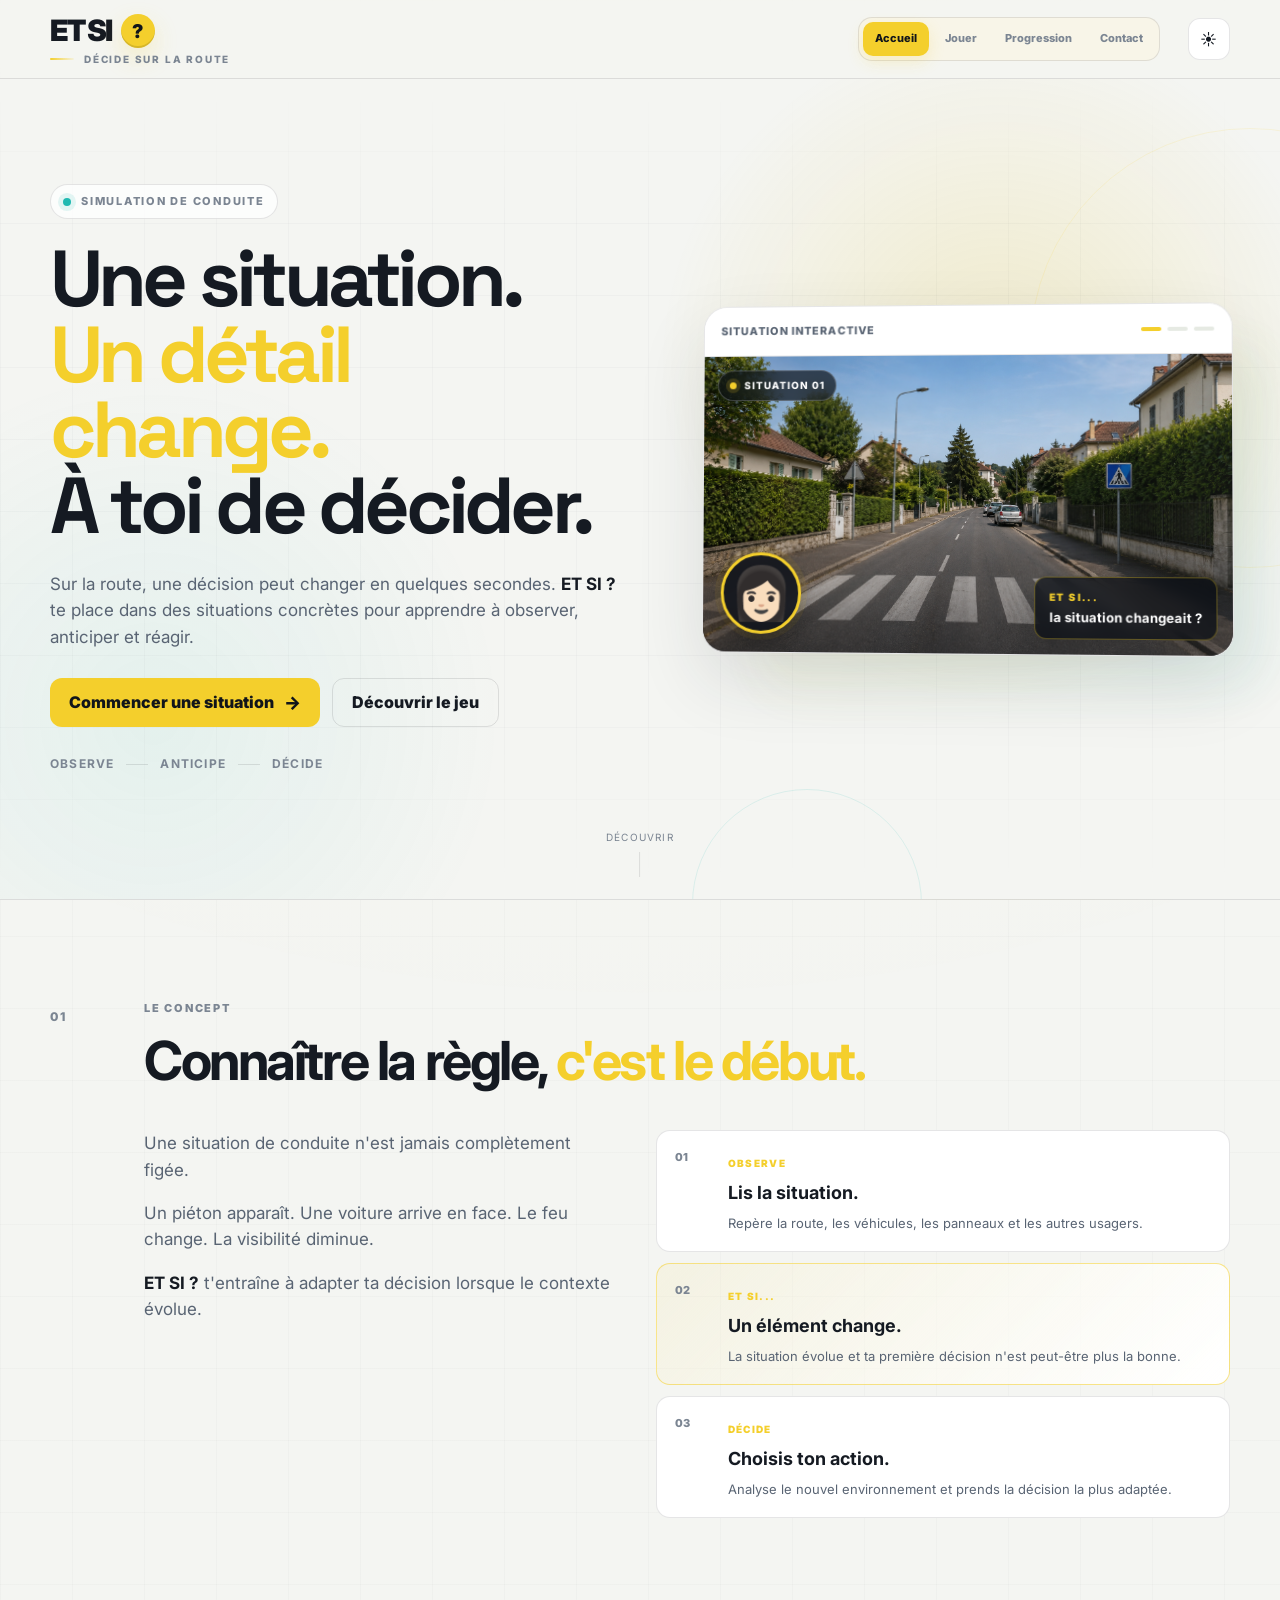
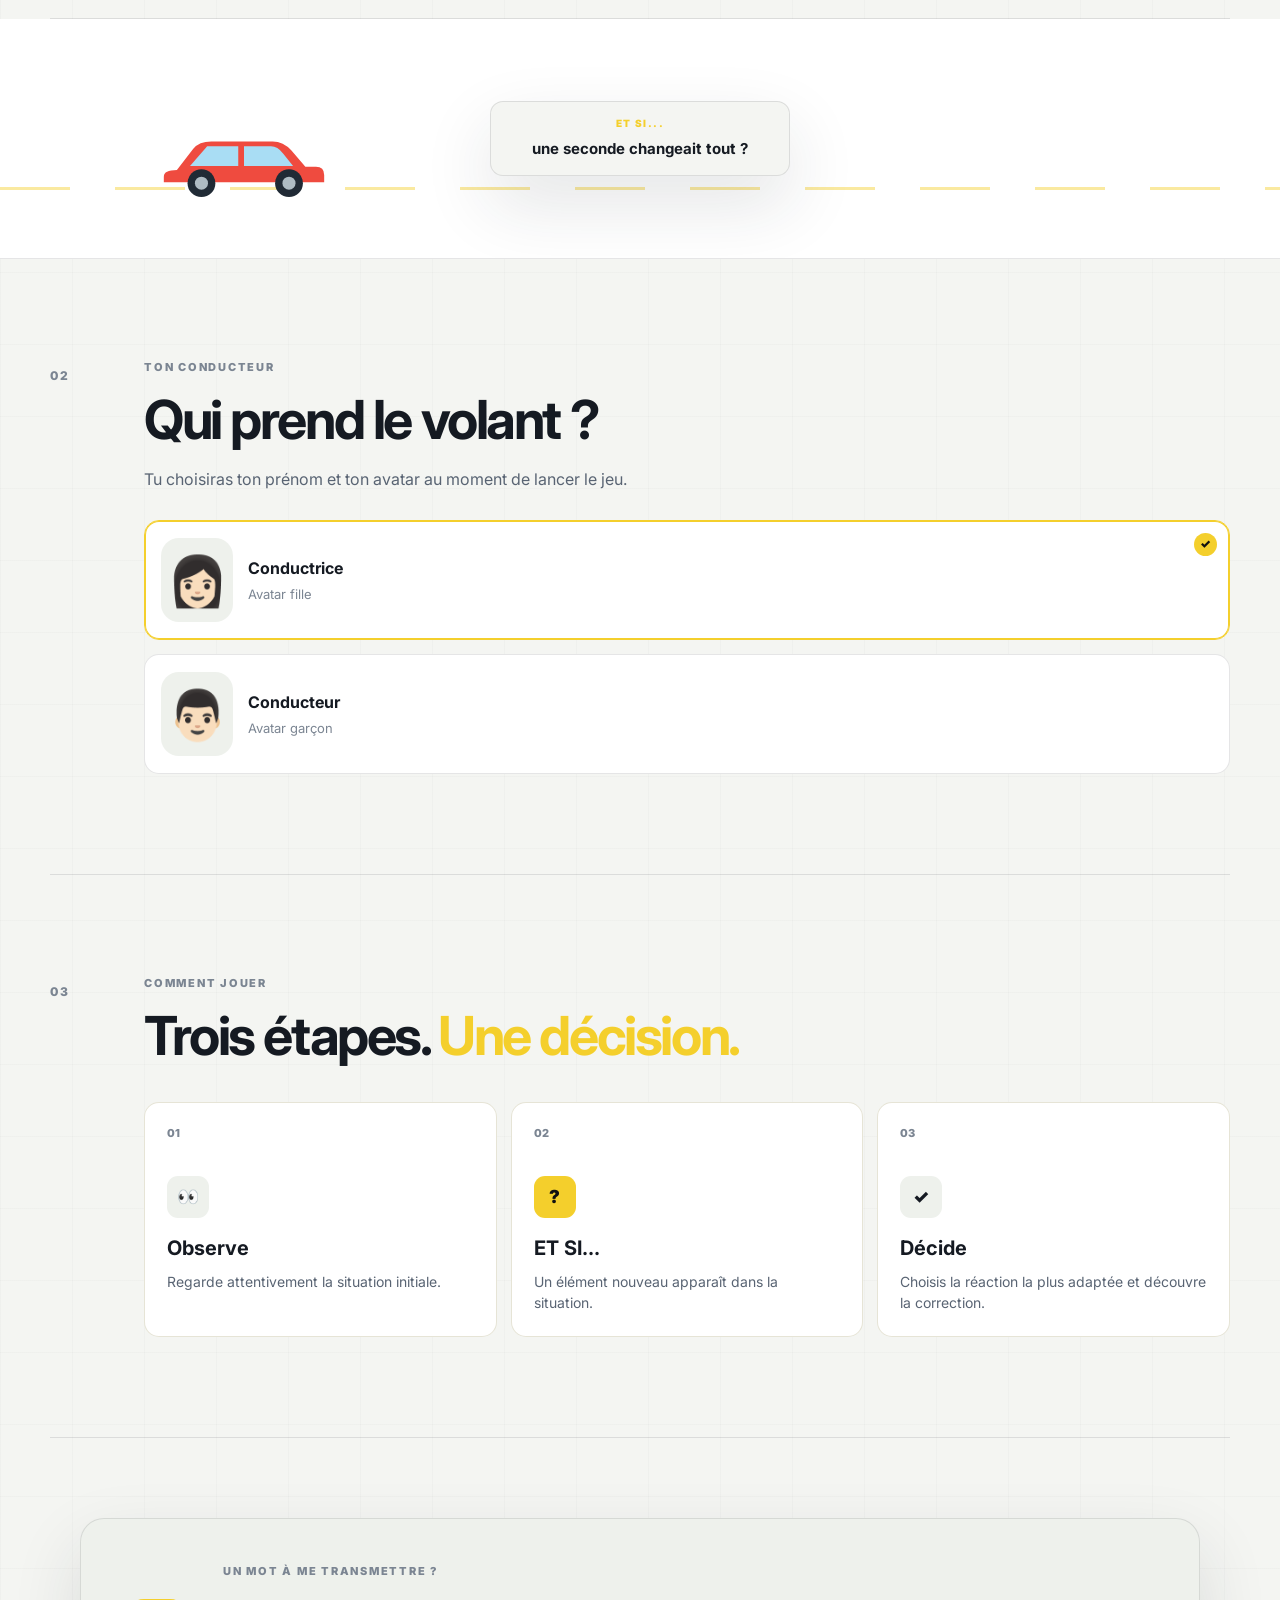
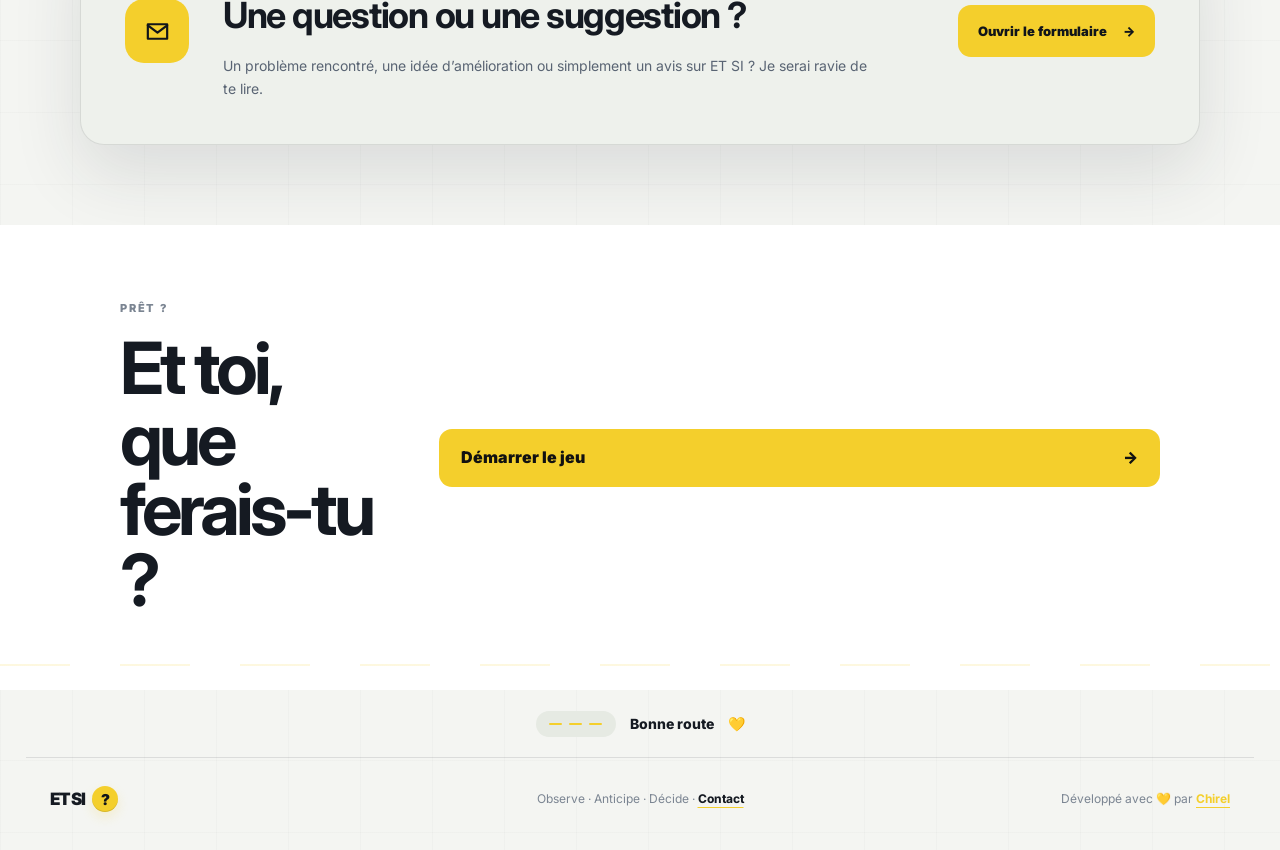
==== commit b2cd4c38: "Ajoute les microanimations et affine la charte graphique" ====
--- a/index.html
+++ b/index.html
@@ -112,7 +112,7 @@
     rel="stylesheet"
     href="landing.css"
   >
-  <link rel="stylesheet" href="shared-ui.css?v=4">
+  <link rel="stylesheet" href="shared-ui.css?v=6">
 
 
   <script
@@ -1238,6 +1238,7 @@
 
 
   <script src="back-to-top.js"></script>
+  <script src="ui-enhancements.js?v=1"></script>
 </body>
 
 </html>
--- a/shared-ui.css
+++ b/shared-ui.css
@@ -6,8 +6,11 @@
 
 html[data-theme="dark"] body {
   background:
+    linear-gradient(rgba(255, 255, 255, 0.018) 1px, transparent 1px),
+    linear-gradient(90deg, rgba(255, 255, 255, 0.018) 1px, transparent 1px),
     radial-gradient(circle at 50% -15%, rgba(244, 207, 44, 0.045), transparent 35%),
     #0b0f16;
+  background-size: 72px 72px, 72px 72px, auto, auto;
 }
 
 html[data-theme="dark"] :is(.site-header, .series-header, .progress-header, .game-header) {
@@ -24,8 +27,11 @@
 
 html[data-theme="light"] body {
   background:
+    linear-gradient(rgba(17, 21, 26, 0.018) 1px, transparent 1px),
+    linear-gradient(90deg, rgba(17, 21, 26, 0.018) 1px, transparent 1px),
     radial-gradient(circle at 50% -15%, rgba(244, 207, 44, 0.07), transparent 35%),
     #f4f5f2;
+  background-size: 72px 72px, 72px 72px, auto, auto;
 }
 
 html[data-theme="light"] :is(.site-header, .series-header, .progress-header, .game-header) {
@@ -79,12 +85,230 @@
 }
 
 :is(.main-nav, .series-nav, .progress-nav, .game-nav) {
+  position: relative;
   min-height: 42px !important;
   padding: 4px !important;
   gap: 4px !important;
   border: 1px solid var(--line) !important;
   border-radius: 14px !important;
   box-shadow: none !important;
+}
+
+:is(.main-nav, .series-nav, .progress-nav, .game-nav) > a {
+  position: relative;
+  z-index: 2;
+}
+
+.nav-active-indicator {
+  position: absolute;
+  z-index: 1;
+  left: 0;
+  top: 0;
+  border-radius: 10px;
+  background: var(--yellow);
+  box-shadow: 0 6px 16px rgba(244, 207, 44, 0.2);
+  pointer-events: none;
+  transition:
+    width 0.28s cubic-bezier(0.2, 0.75, 0.25, 1),
+    height 0.28s cubic-bezier(0.2, 0.75, 0.25, 1),
+    transform 0.28s cubic-bezier(0.2, 0.75, 0.25, 1);
+}
+
+:is(.main-nav, .series-nav, .progress-nav, .game-nav).has-active-indicator > a.is-active {
+  background: transparent !important;
+}
+
+:is(.main-nav, .series-nav, .progress-nav, .game-nav) > a svg {
+  transition: transform 0.18s ease;
+}
+
+:is(.main-nav, .series-nav, .progress-nav, .game-nav) > a:hover svg {
+  transform: translateY(-1px) scale(1.08);
+}
+
+/* Cartes et surfaces : même finition sur tout le site. */
+:is(
+  .series-choice,
+  .contact-card,
+  .account-panel,
+  .global-best-card,
+  .badges-section,
+  .series-card,
+  .mistake-card,
+  .how-card,
+  .feature-card
+) {
+  border-color: color-mix(in srgb, var(--yellow) 9%, var(--line)) !important;
+  transition:
+    transform 0.22s ease,
+    border-color 0.22s ease,
+    box-shadow 0.22s ease;
+}
+
+:is(.series-choice, .how-card, .feature-card, .badge-card.is-unlocked):hover {
+  transform: translateY(-3px);
+  border-color: color-mix(in srgb, var(--yellow) 32%, var(--line)) !important;
+  box-shadow: 0 18px 42px rgba(0, 0, 0, 0.14);
+}
+
+/* Apparition progressive, activée par ui-enhancements.js. */
+.ui-reveal-item {
+  opacity: 0;
+  transform: translateY(18px);
+}
+
+.ui-reveal-item.is-revealed {
+  animation: uiReveal 0.52s cubic-bezier(0.2, 0.72, 0.25, 1) forwards;
+  animation-delay: min(calc(var(--reveal-order, 0) * 55ms), 275ms);
+}
+
+@keyframes uiReveal {
+  to {
+    opacity: 1;
+    transform: translateY(0);
+  }
+}
+
+/* Micro-interactions communes aux boutons importants. */
+:is(
+  .primary-button,
+  .final-play,
+  .home-contact-link,
+  .contact-submit,
+  .series-choice > a,
+  .series-choice > button,
+  #account-login,
+  #account-signup,
+  .global-progress-link,
+  .review-mistakes-button
+) {
+  position: relative;
+  overflow: hidden;
+  transition:
+    transform 0.2s ease,
+    box-shadow 0.2s ease,
+    filter 0.2s ease !important;
+}
+
+:is(
+  .primary-button,
+  .final-play,
+  .home-contact-link,
+  .contact-submit,
+  .series-choice > a,
+  #account-login,
+  .global-progress-link,
+  .review-mistakes-button
+):not(:disabled):hover {
+  transform: translateY(-2px);
+  box-shadow: 0 13px 30px rgba(244, 207, 44, 0.16);
+  filter: brightness(1.025);
+}
+
+:is(
+  .primary-button,
+  .final-play,
+  .home-contact-link,
+  .contact-submit,
+  .series-choice > a,
+  #account-login,
+  .global-progress-link,
+  .review-mistakes-button
+):not(:disabled)::after {
+  content: "";
+  position: absolute;
+  top: -70%;
+  left: -45%;
+  width: 24%;
+  height: 240%;
+  background: rgba(255, 255, 255, 0.28);
+  transform: rotate(20deg);
+  transition: left 0.55s ease;
+  pointer-events: none;
+}
+
+:is(
+  .primary-button,
+  .final-play,
+  .home-contact-link,
+  .contact-submit,
+  .series-choice > a,
+  #account-login,
+  .global-progress-link,
+  .review-mistakes-button
+):not(:disabled):hover::after {
+  left: 125%;
+}
+
+:is(button, a):active {
+  transform: scale(0.98);
+}
+
+/* Résultats et badges. */
+.session-result-ring,
+.global-score-ring,
+.series-last-score {
+  animation: scoreReveal 0.65s cubic-bezier(0.18, 0.8, 0.25, 1) both;
+}
+
+@keyframes scoreReveal {
+  from { opacity: 0; transform: scale(0.82) rotate(-5deg); }
+  to { opacity: 1; transform: scale(1) rotate(0); }
+}
+
+.session-badge-reward,
+.badge-card.is-unlocked {
+  animation: badgeUnlock 0.58s cubic-bezier(0.2, 0.9, 0.3, 1.25) both;
+}
+
+.badge-card.is-unlocked .badge-icon {
+  filter: drop-shadow(0 5px 12px rgba(244, 207, 44, 0.22));
+}
+
+@keyframes badgeUnlock {
+  0% { opacity: 0; transform: scale(0.84) translateY(8px); }
+  70% { opacity: 1; transform: scale(1.025) translateY(0); }
+  100% { opacity: 1; transform: scale(1) translateY(0); }
+}
+
+.ui-confetti-layer {
+  position: fixed;
+  inset: 0;
+  z-index: 100;
+  overflow: hidden;
+  pointer-events: none;
+}
+
+.ui-confetti {
+  position: absolute;
+  top: -20px;
+  left: var(--confetti-left);
+  width: 8px;
+  height: 14px;
+  border-radius: 3px;
+  background: var(--confetti-color);
+  animation: confettiFall var(--confetti-duration) var(--confetti-delay) ease-in forwards;
+}
+
+@keyframes confettiFall {
+  to {
+    transform: translate3d(var(--confetti-drift), 105vh, 0) rotate(620deg);
+    opacity: 0.8;
+  }
+}
+
+body {
+  animation: pageEnter 0.32s ease-out both;
+  transition: opacity 0.16s ease;
+}
+
+body.is-page-leaving {
+  opacity: 0;
+}
+
+@keyframes pageEnter {
+  from { opacity: 0; }
+  to { opacity: 1; }
 }
 
 html[data-theme="light"] :is(.main-nav, .series-nav, .progress-nav, .game-nav) {
@@ -191,6 +415,25 @@
   :is(.header-inner, .series-header, .progress-header, .game-header) {
     min-height: 68px !important;
   }
+
+  .brand-title,
+  :is(.series-brand, .progress-brand) > span,
+  .game-logo-text {
+    font-size: 24px !important;
+  }
+
+  .brand-badge,
+  :is(.series-brand, .progress-brand) b,
+  .game-logo-question {
+    width: 34px !important;
+    height: 34px !important;
+    font-size: 19px !important;
+  }
+
+  .brand-main,
+  :is(.series-brand, .progress-brand, .game-brand) {
+    gap: 10px !important;
+  }
 }
 
 @media (max-width: 430px) {
@@ -206,20 +449,23 @@
     display: block !important;
   }
 
+  .brand-title,
   :is(.series-brand, .progress-brand) > span,
   .game-logo-text {
-    font-size: 21px !important;
-  }
-
+    font-size: 24px !important;
+  }
+
+  .brand-badge,
   :is(.series-brand, .progress-brand) b,
   .game-logo-question {
-    width: 30px !important;
-    height: 30px !important;
-    font-size: 17px !important;
-  }
-
+    width: 34px !important;
+    height: 34px !important;
+    font-size: 19px !important;
+  }
+
+  .brand-main,
   :is(.series-brand, .progress-brand, .game-brand) {
-    gap: 6px !important;
+    gap: 10px !important;
   }
 
   :is(.main-nav, .series-nav, .progress-nav, .game-nav) > a {
@@ -233,5 +479,14 @@
 }
 
 @media (prefers-reduced-motion: reduce) {
+  *, *::before, *::after {
+    scroll-behavior: auto !important;
+    animation-duration: 0.01ms !important;
+    animation-iteration-count: 1 !important;
+    transition-duration: 0.01ms !important;
+  }
+
   .back-to-top { transition: none; }
-}
+  .ui-reveal-item { opacity: 1; transform: none; }
+  .ui-confetti-layer { display: none; }
+}
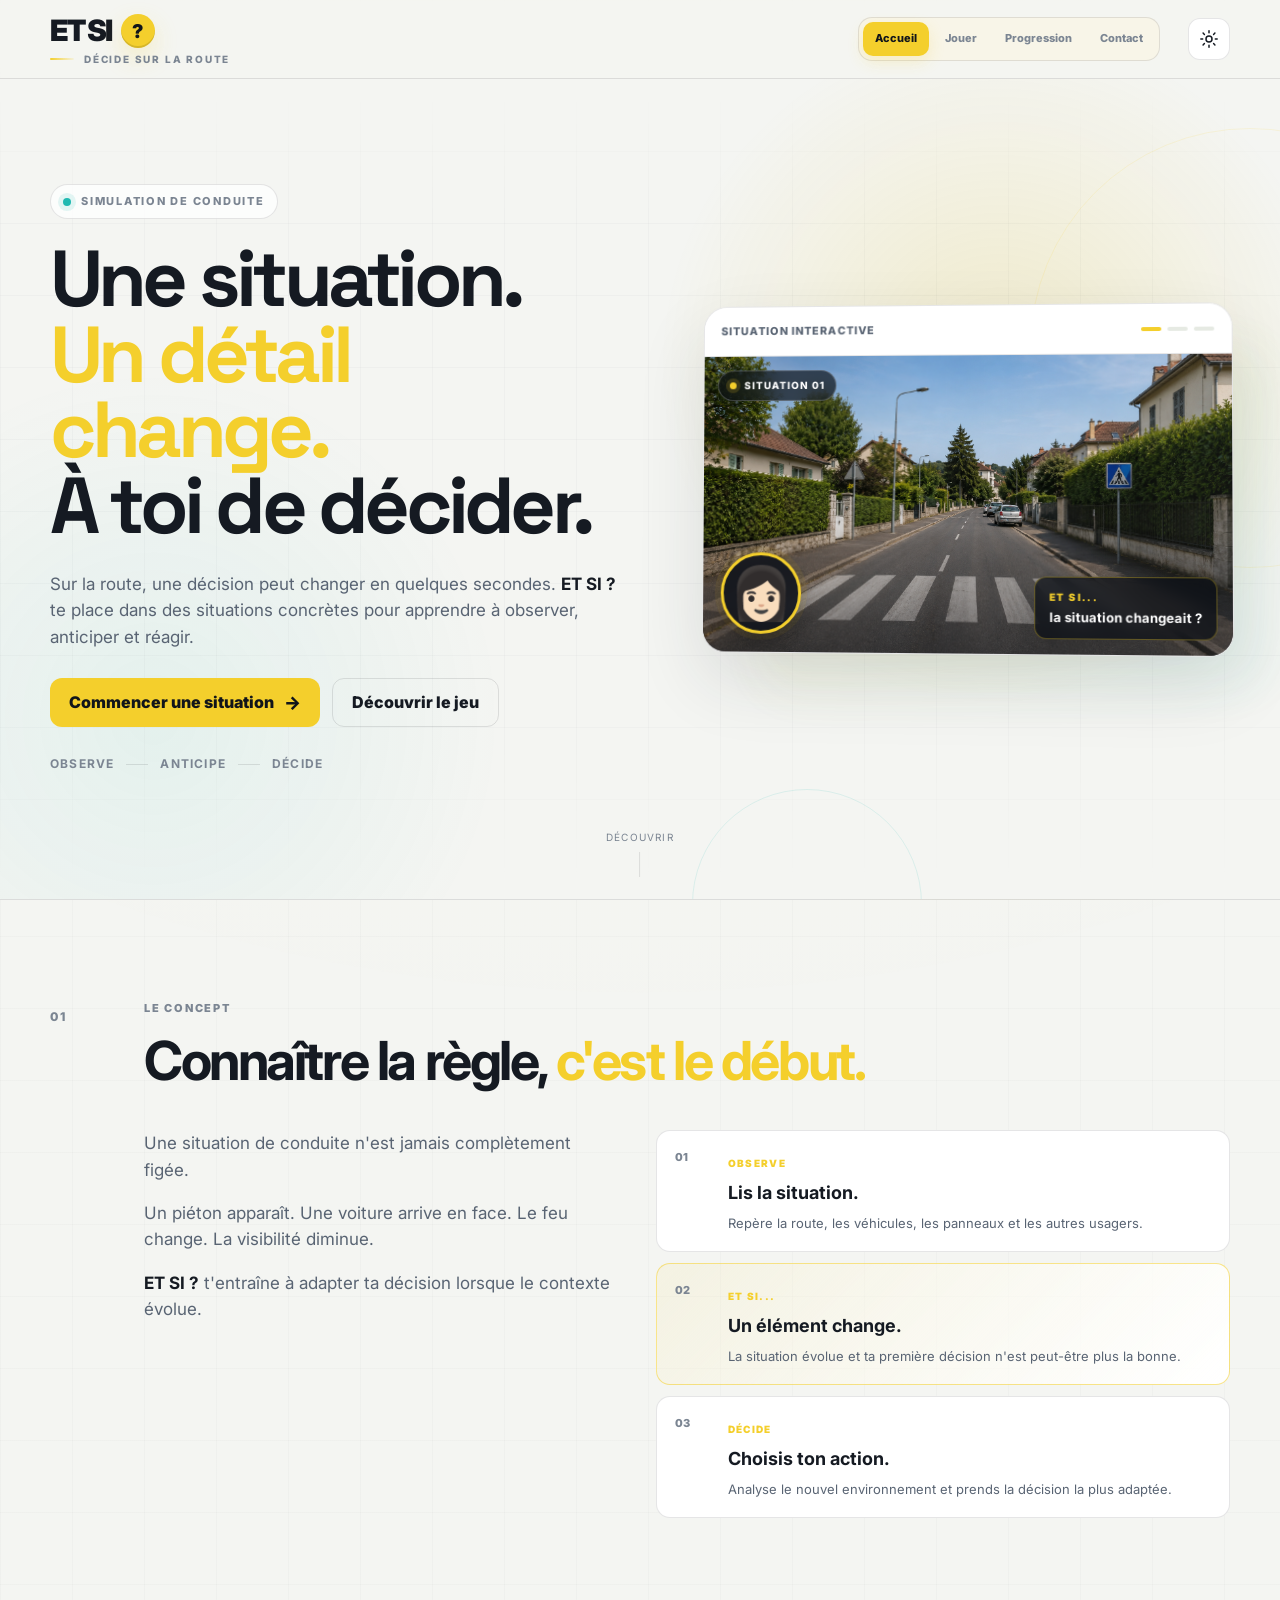
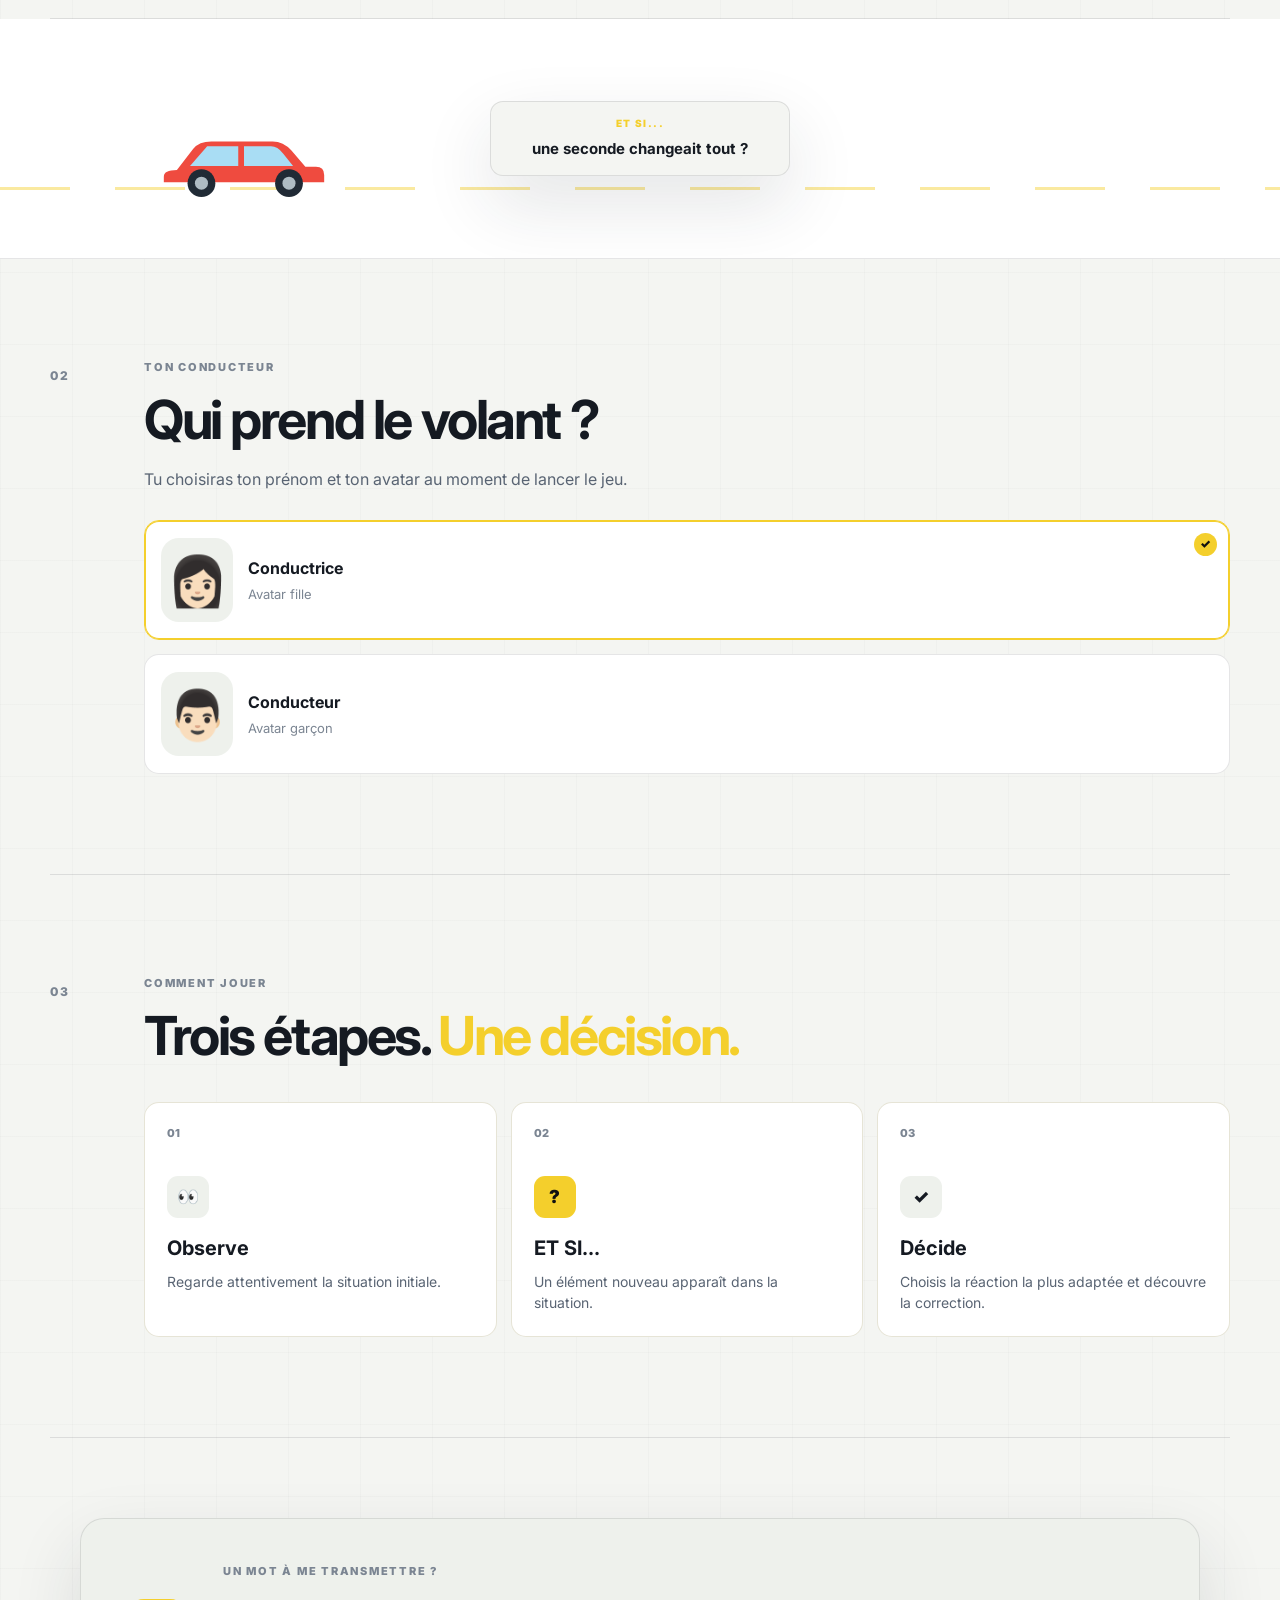
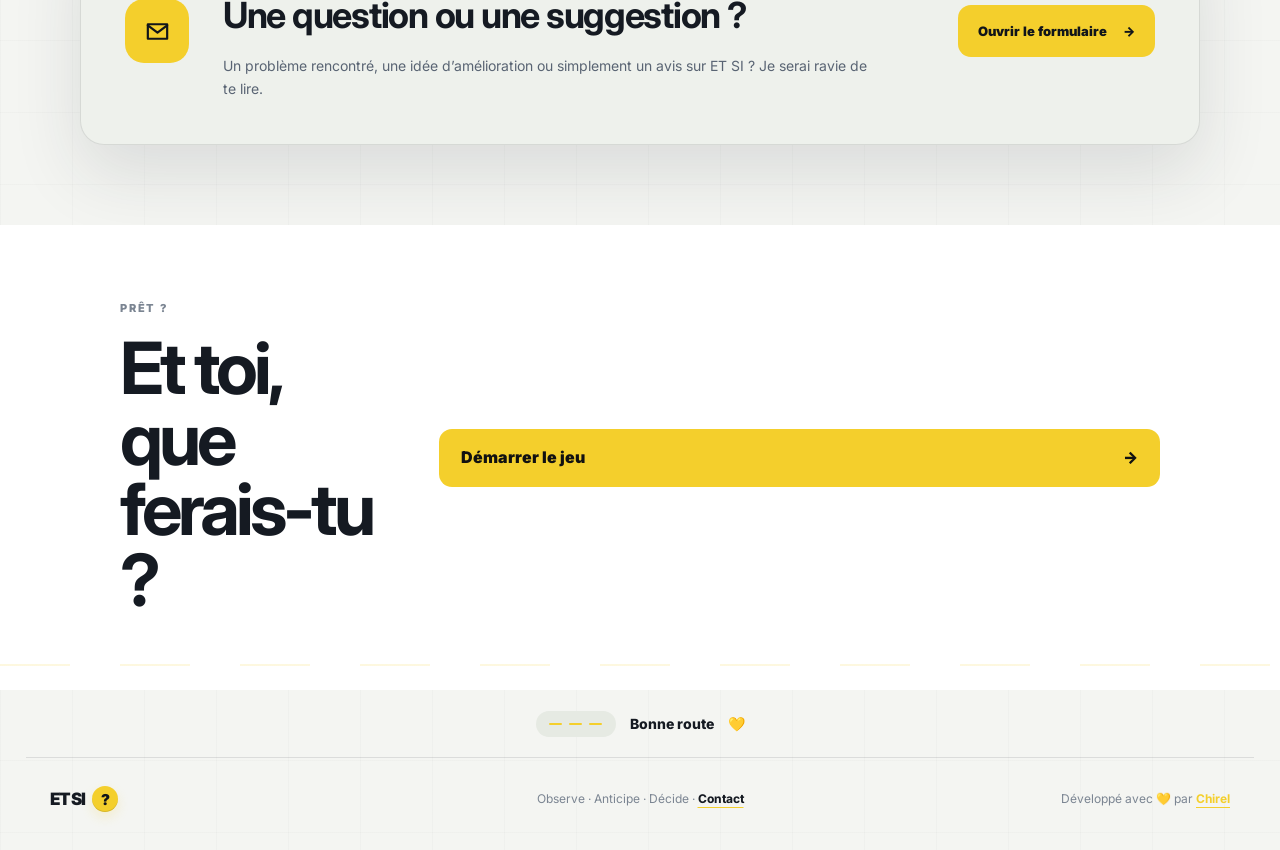
==== commit 0e0fb9b5: "Centre l'icône du thème sur mobile" ====
--- a/index.html
+++ b/index.html
@@ -110,9 +110,9 @@
 
   <link
     rel="stylesheet"
-    href="landing.css"
+    href="landing.css?v=2"
   >
-  <link rel="stylesheet" href="shared-ui.css?v=6">
+  <link rel="stylesheet" href="shared-ui.css?v=8">
 
 
   <script
@@ -123,7 +123,7 @@
 </head>
 
 
-<body>
+<body class="home-page">
 
 
   <!-- =====================================================
@@ -212,12 +212,17 @@
           title="Changer le thème"
         >
 
-          <span class="theme-sun">
-            ☀
+          <span class="theme-sun" aria-hidden="true">
+            <svg viewBox="0 0 24 24">
+              <circle cx="12" cy="12" r="3.6"></circle>
+              <path d="M12 2.2v2.2M12 19.6v2.2M4.9 4.9l1.6 1.6M17.5 17.5l1.6 1.6M2.2 12h2.2M19.6 12h2.2M4.9 19.1l1.6-1.6M17.5 6.5l1.6-1.6"></path>
+            </svg>
           </span>
 
-          <span class="theme-moon">
-            ☾
+          <span class="theme-moon" aria-hidden="true">
+            <svg viewBox="0 0 24 24">
+              <path d="M20 15.2A8.2 8.2 0 0 1 8.8 4a8.3 8.3 0 1 0 11.2 11.2Z"></path>
+            </svg>
           </span>
 
         </button>
@@ -1238,7 +1243,7 @@
 
 
   <script src="back-to-top.js"></script>
-  <script src="ui-enhancements.js?v=1"></script>
+  <script src="ui-enhancements.js?v=2"></script>
 </body>
 
 </html>
--- a/landing.css
+++ b/landing.css
@@ -449,6 +449,9 @@
 .theme-toggle {
   width: 42px;
   min-height: 42px;
+  padding: 0;
+  display: inline-grid;
+  place-items: center;
   border-radius: 12px;
 
   border:
@@ -460,6 +463,31 @@
 
   color:
     var(--text);
+}
+
+.theme-toggle > span {
+  grid-area: 1 / 1;
+  width: 100%;
+  height: 100%;
+  align-items: center;
+  justify-content: center;
+  line-height: 0;
+}
+
+.theme-toggle svg {
+  width: 20px;
+  height: 20px;
+  display: block;
+  fill: none;
+  stroke: currentColor;
+  stroke-width: 1.8;
+  stroke-linecap: round;
+  stroke-linejoin: round;
+}
+
+html[data-theme="light"] .theme-sun,
+html[data-theme="dark"] .theme-moon {
+  display: flex;
 }
 
 
--- a/shared-ui.css
+++ b/shared-ui.css
@@ -5,6 +5,30 @@
 }
 
 html[data-theme="dark"] body {
+  background:
+    radial-gradient(circle at 50% -15%, rgba(244, 207, 44, 0.045), transparent 35%),
+    #0b0f16;
+}
+
+html[data-theme="dark"] :is(.site-header, .series-header, .progress-header, .game-header) {
+  background: color-mix(in srgb, #0b0f16 88%, transparent);
+}
+
+html[data-theme="dark"] :is(.main-nav, .series-nav, .progress-nav, .game-nav) {
+  background: #121823 !important;
+}
+
+html[data-theme="light"] {
+  background: #f4f5f2;
+}
+
+html[data-theme="light"] body {
+  background:
+    radial-gradient(circle at 50% -15%, rgba(244, 207, 44, 0.07), transparent 35%),
+    #f4f5f2;
+}
+
+html[data-theme="dark"] body.home-page {
   background:
     linear-gradient(rgba(255, 255, 255, 0.018) 1px, transparent 1px),
     linear-gradient(90deg, rgba(255, 255, 255, 0.018) 1px, transparent 1px),
@@ -13,19 +37,7 @@
   background-size: 72px 72px, 72px 72px, auto, auto;
 }
 
-html[data-theme="dark"] :is(.site-header, .series-header, .progress-header, .game-header) {
-  background: color-mix(in srgb, #0b0f16 88%, transparent);
-}
-
-html[data-theme="dark"] :is(.main-nav, .series-nav, .progress-nav, .game-nav) {
-  background: #121823 !important;
-}
-
-html[data-theme="light"] {
-  background: #f4f5f2;
-}
-
-html[data-theme="light"] body {
+html[data-theme="light"] body.home-page {
   background:
     linear-gradient(rgba(17, 21, 26, 0.018) 1px, transparent 1px),
     linear-gradient(90deg, rgba(17, 21, 26, 0.018) 1px, transparent 1px),
@@ -245,6 +257,35 @@
 }
 
 /* Résultats et badges. */
+@property --score-percent {
+  syntax: "<number>";
+  inherits: false;
+  initial-value: 0;
+}
+
+@property --bar-value {
+  syntax: "<number>";
+  inherits: false;
+  initial-value: 0;
+}
+
+@property --history-percent {
+  syntax: "<number>";
+  inherits: false;
+  initial-value: 0;
+}
+
+[style*="--score-percent"] {
+  transition: --score-percent 1.05s cubic-bezier(0.2, 0.75, 0.25, 1);
+}
+
+[style*="--bar-value"],
+[style*="--history-percent"] {
+  transition:
+    --bar-value 0.9s cubic-bezier(0.2, 0.75, 0.25, 1),
+    --history-percent 0.9s cubic-bezier(0.2, 0.75, 0.25, 1);
+}
+
 .session-result-ring,
 .global-score-ring,
 .series-last-score {
